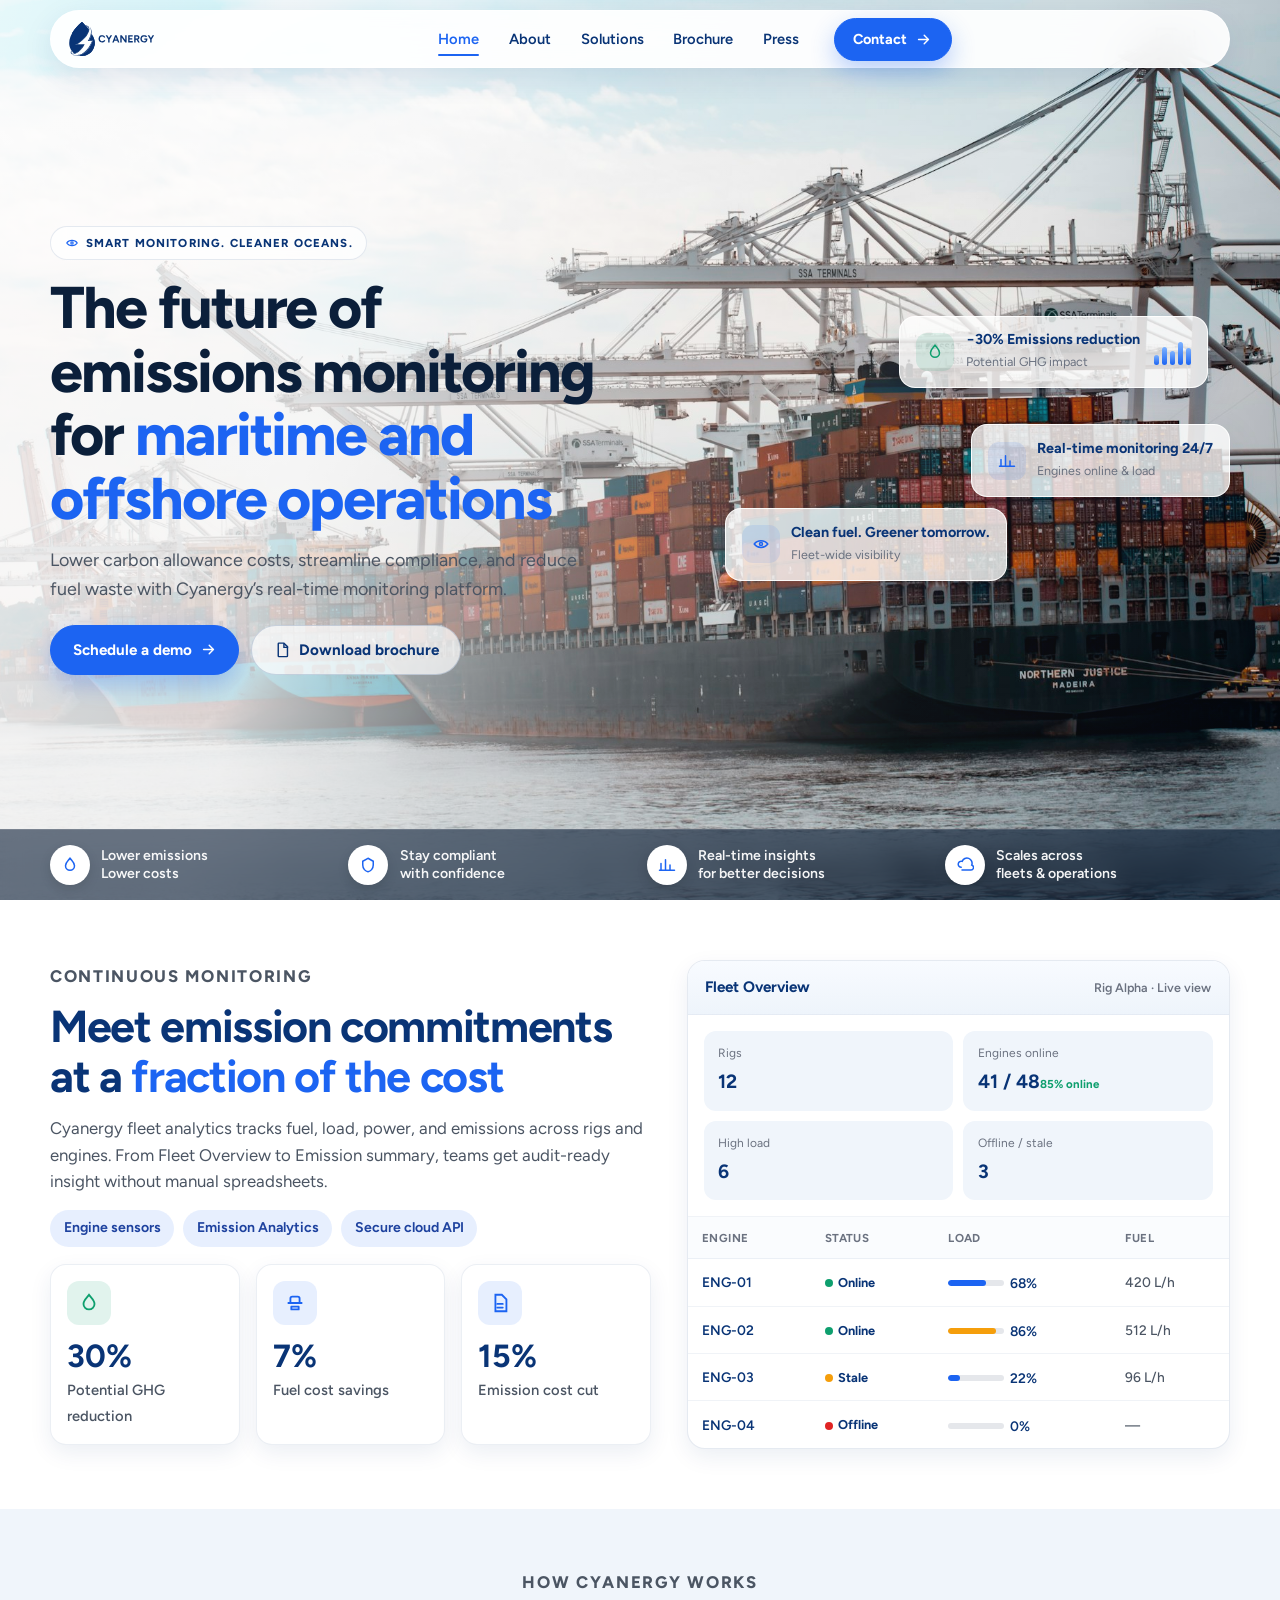
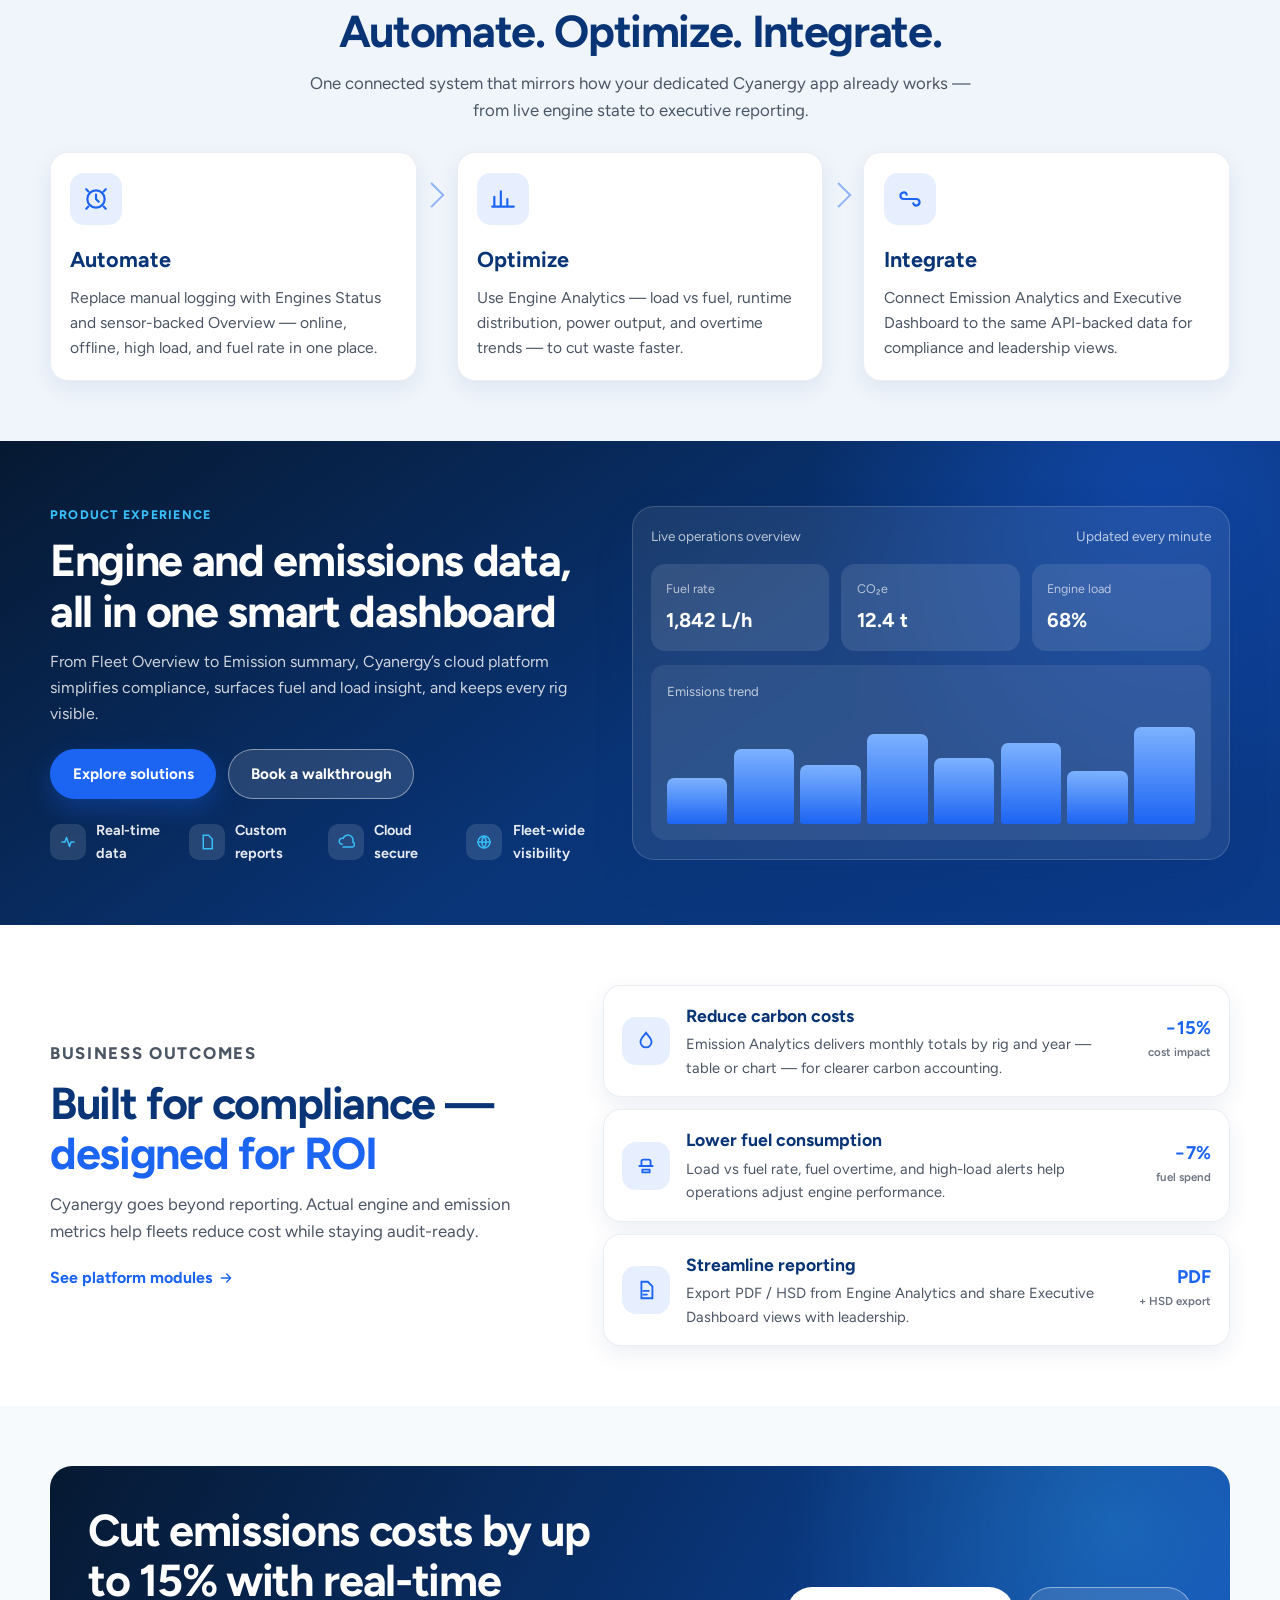
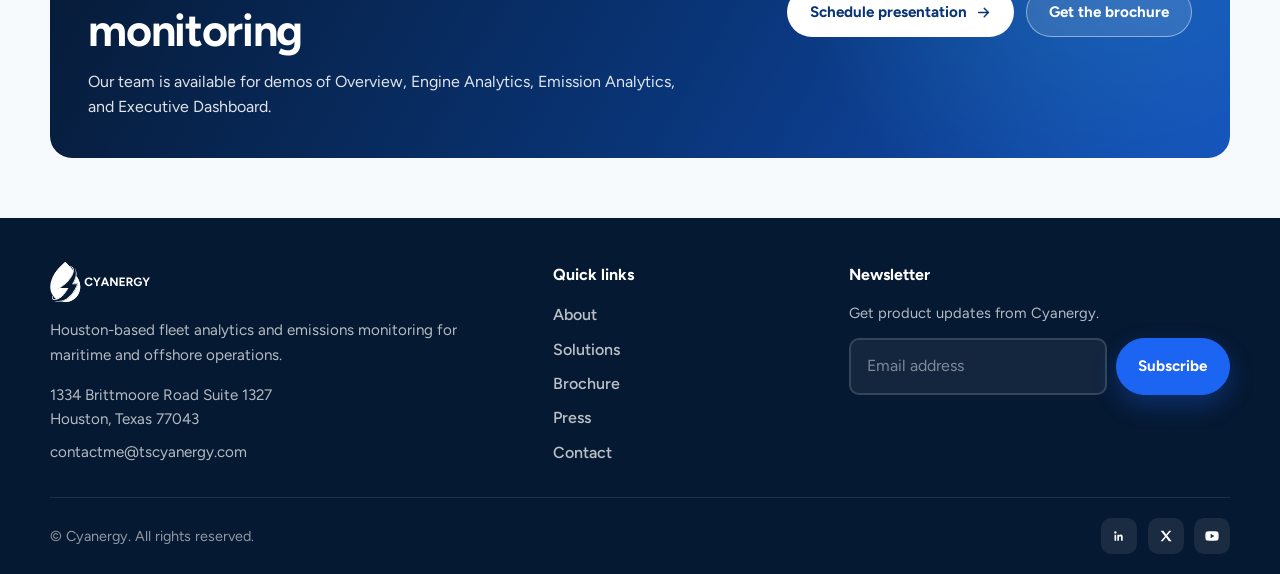
==== index.html @ 9ef47623 "Initial commit" ====
<!DOCTYPE html>
<html lang="en">
<head>
  <meta charset="UTF-8" />
  <meta name="viewport" content="width=device-width, initial-scale=1.0" />
  <title>Cyanergy | Fleet Analytics &amp; Emissions Monitoring</title>
  <meta name="description" content="Cyanergy fleet analytics — monitor rigs, engines, fuel, load, power, and emissions in one smart dashboard." />
  <link rel="stylesheet" href="assets/css/styles.css" />
</head>
<body>
  <a class="skip-link" href="#main">Skip to content</a>

  <header class="site-header">
    <div class="container header-inner">
      <a class="brand" href="index.html" aria-label="Cyanergy home">
        <img class="logo-dark" src="assets/images/logo-navy.svg" alt="Cyanergy" />
      </a>
      <button class="menu-toggle" aria-label="Open menu" aria-expanded="false">
        <span></span><span></span><span></span>
      </button>
      <nav class="nav" aria-label="Primary">
        <a class="nav-link is-active" href="index.html">Home</a>
        <a class="nav-link" href="about.html">About</a>
        <a class="nav-link" href="solutions.html">Solutions</a>
        <a class="nav-link" href="brochure.html">Brochure</a>
        <a class="nav-link" href="press.html">Press</a>
        <a class="nav-link nav-cta" href="contact.html"><span class="btn btn-primary">Contact <svg viewBox="0 0 24 24" fill="none"><path d="M5 12h14M13 6l6 6-6 6" stroke="currentColor" stroke-width="2" stroke-linecap="round" stroke-linejoin="round"/></svg></span></a>
      </nav>
    </div>
  </header>

  <main id="main">
    <section class="hero">
      <div class="hero-media">
        <img src="assets/images/hero-ship.jpg" alt="Cargo ship at port" />
      </div>
      <div class="hero-overlay"></div>

      <div class="hero-shell">
        <div class="hero-copy">
          <p class="eyebrow-hero">
            <svg viewBox="0 0 24 24" fill="none"><path d="M3 12c4-6 14-6 18 0-4 6-14 6-18 0Z" stroke="currentColor" stroke-width="2"/><circle cx="12" cy="12" r="2" stroke="currentColor" stroke-width="2"/></svg>
            Smart monitoring. Cleaner oceans.
          </p>
          <h1>The future of emissions monitoring for <span class="accent">maritime and offshore operations</span></h1>
          <p class="hero-lead">Lower carbon allowance costs, streamline compliance, and reduce fuel waste with Cyanergy’s real-time monitoring platform.</p>
          <div class="btn-group">
            <a class="btn btn-primary" href="contact.html">Schedule a demo <svg viewBox="0 0 24 24" fill="none"><path d="M5 12h14M13 6l6 6-6 6" stroke="currentColor" stroke-width="2" stroke-linecap="round" stroke-linejoin="round"/></svg></a>
            <a class="btn btn-secondary" href="brochure.html"><svg viewBox="0 0 24 24" fill="none"><path d="M7 3h7l5 5v13a1 1 0 0 1-1 1H7a1 1 0 0 1-1-1V4a1 1 0 0 1 1-1Z" stroke="currentColor" stroke-width="2"/><path d="M14 3v6h6" stroke="currentColor" stroke-width="2"/></svg> Download brochure</a>
          </div>
        </div>

        <div class="hero-float" aria-hidden="true">
          <div class="glass glass-card one">
            <div class="glass-icon green">
              <svg viewBox="0 0 24 24" fill="none"><path d="M12 3c-2.5 3.5-6 5.8-6 10a6 6 0 0 0 12 0c0-4.2-3.5-6.5-6-10Z" stroke="currentColor" stroke-width="2"/></svg>
            </div>
            <div>
              <strong>−30% Emissions reduction</strong>
              <span>Potential GHG impact</span>
            </div>
            <div class="mini-bars"><i></i><i></i><i></i><i></i><i></i></div>
          </div>
          <div class="glass glass-card two">
            <div class="glass-icon">
              <svg viewBox="0 0 24 24" fill="none"><path d="M4 19V10M10 19V5M16 19v-7M22 19H2" stroke="currentColor" stroke-width="2" stroke-linecap="round"/></svg>
            </div>
            <div>
              <strong>Real-time monitoring 24/7</strong>
              <span>Engines online &amp; load</span>
            </div>
          </div>
          <div class="glass glass-card three">
            <div class="glass-icon">
              <svg viewBox="0 0 24 24" fill="none"><path d="M3 12c4-6 14-6 18 0-4 6-14 6-18 0Z" stroke="currentColor" stroke-width="2"/><circle cx="12" cy="12" r="2" stroke="currentColor" stroke-width="2"/></svg>
            </div>
            <div>
              <strong>Clean fuel. Greener tomorrow.</strong>
              <span>Fleet-wide visibility</span>
            </div>
          </div>
        </div>
      </div>

      <div class="hero-bar">
        <div class="container hero-bar-inner">
          <div class="hero-bar-item">
            <span class="icon-round"><svg viewBox="0 0 24 24" fill="none"><path d="M12 3c-2.5 3.5-6 5.8-6 10a6 6 0 0 0 12 0c0-4.2-3.5-6.5-6-10Z" stroke="currentColor" stroke-width="2"/></svg></span>
            <span>Lower emissions<br>Lower costs</span>
          </div>
          <div class="hero-bar-item">
            <span class="icon-round"><svg viewBox="0 0 24 24" fill="none"><path d="M12 3l7 4v5c0 5-3.5 8.5-7 9-3.5-.5-7-4-7-9V7l7-4Z" stroke="currentColor" stroke-width="2"/></svg></span>
            <span>Stay compliant<br>with confidence</span>
          </div>
          <div class="hero-bar-item">
            <span class="icon-round"><svg viewBox="0 0 24 24" fill="none"><path d="M4 19V10M10 19V5M16 19v-7M22 19H2" stroke="currentColor" stroke-width="2" stroke-linecap="round"/></svg></span>
            <span>Real-time insights<br>for better decisions</span>
          </div>
          <div class="hero-bar-item">
            <span class="icon-round"><svg viewBox="0 0 24 24" fill="none"><path d="M7 15a4 4 0 1 1 1.2-7.8A5 5 0 0 1 21 12a3.5 3.5 0 0 1-1 6.8H8" stroke="currentColor" stroke-width="2" stroke-linecap="round"/></svg></span>
            <span>Scales across<br>fleets &amp; operations</span>
          </div>
        </div>
      </div>
    </section>

    <section class="section">
      <div class="container split">
        <div class="panel-copy reveal">
          <p class="eyebrow">Continuous monitoring</p>
          <h2>Meet emission commitments at a <span class="accent">fraction of the cost</span></h2>
          <p>Cyanergy fleet analytics tracks fuel, load, power, and emissions across rigs and engines. From Fleet Overview to Emission summary, teams get audit-ready insight without manual spreadsheets.</p>
          <div class="pill-row">
            <span class="pill">Engine sensors</span>
            <span class="pill">Emission Analytics</span>
            <span class="pill">Secure cloud API</span>
          </div>
          <div class="stat-grid">
            <article class="stat-card">
              <div class="icon-round green"><svg viewBox="0 0 24 24" fill="none"><path d="M12 3c-2.5 3.5-6 5.8-6 10a6 6 0 0 0 12 0c0-4.2-3.5-6.5-6-10Z" stroke="currentColor" stroke-width="2"/></svg></div>
              <strong>30%</strong>
              <span>Potential GHG reduction</span>
            </article>
            <article class="stat-card">
              <div class="icon-round"><svg viewBox="0 0 24 24" fill="none"><path d="M4 12h16M7 12V7a2 2 0 0 1 2-2h6a2 2 0 0 1 2 2v5M8 16h8v3H8v-3Z" stroke="currentColor" stroke-width="2" stroke-linejoin="round"/></svg></div>
              <strong>7%</strong>
              <span>Fuel cost savings</span>
            </article>
            <article class="stat-card">
              <div class="icon-round"><svg viewBox="0 0 24 24" fill="none"><path d="M7 3h7l5 5v13H7V3Z" stroke="currentColor" stroke-width="2"/><path d="M9 13h6M9 17h6" stroke="currentColor" stroke-width="2" stroke-linecap="round"/></svg></div>
              <strong>15%</strong>
              <span>Emission cost cut</span>
            </article>
          </div>
        </div>

        <div class="mock-panel reveal" aria-label="Fleet overview panel">
          <div class="mock-panel-head">
            <strong>Fleet Overview</strong>
            <span>Rig Alpha · Live view</span>
          </div>
          <div class="mock-kpis">
            <div class="mock-kpi"><small>Rigs</small><strong>12</strong></div>
            <div class="mock-kpi"><small>Engines online</small><strong>41 / 48</strong><span class="trend">85% online</span></div>
            <div class="mock-kpi"><small>High load</small><strong>6</strong></div>
            <div class="mock-kpi"><small>Offline / stale</small><strong>3</strong></div>
          </div>
          <div class="mock-table-wrap">
            <table class="mock-table">
              <thead>
                <tr>
                  <th>Engine</th>
                  <th>Status</th>
                  <th>Load</th>
                  <th>Fuel</th>
                </tr>
              </thead>
              <tbody>
                <tr>
                  <td>ENG-01</td>
                  <td><span class="status-dot">Online</span></td>
                  <td><span class="load-mini"><span class="bar"><i style="width:68%"></i></span>68%</span></td>
                  <td class="muted">420 L/h</td>
                </tr>
                <tr>
                  <td>ENG-02</td>
                  <td><span class="status-dot">Online</span></td>
                  <td><span class="load-mini"><span class="bar high"><i style="width:86%"></i></span>86%</span></td>
                  <td class="muted">512 L/h</td>
                </tr>
                <tr>
                  <td>ENG-03</td>
                  <td><span class="status-dot warn">Stale</span></td>
                  <td><span class="load-mini"><span class="bar"><i style="width:22%"></i></span>22%</span></td>
                  <td class="muted">96 L/h</td>
                </tr>
                <tr>
                  <td>ENG-04</td>
                  <td><span class="status-dot off">Offline</span></td>
                  <td><span class="load-mini"><span class="bar"><i style="width:0%"></i></span>0%</span></td>
                  <td class="muted">—</td>
                </tr>
              </tbody>
            </table>
          </div>
        </div>
      </div>
    </section>

    <section class="section surface">
      <div class="container">
        <div class="section-head center reveal">
          <p class="eyebrow">How Cyanergy works</p>
          <h2>Automate. Optimize. Integrate.</h2>
          <p>One connected system that mirrors how your dedicated Cyanergy app already works — from live engine state to executive reporting.</p>
        </div>
        <div class="process-grid reveal">
          <article class="process-card">
            <div class="icon-round"><svg viewBox="0 0 24 24" fill="none"><path d="M12 8v4l2.5 2.5" stroke="currentColor" stroke-width="2" stroke-linecap="round"/><circle cx="12" cy="12" r="8" stroke="currentColor" stroke-width="2"/><path d="M19 5l2-2M5 5 3 3M19 19l2 2M5 19l-2 2" stroke="currentColor" stroke-width="2" stroke-linecap="round"/></svg></div>
            <h3>Automate</h3>
            <p>Replace manual logging with Engines Status and sensor-backed Overview — online, offline, high load, and fuel rate in one place.</p>
          </article>
          <article class="process-card">
            <div class="icon-round"><svg viewBox="0 0 24 24" fill="none"><path d="M4 19V10M10 19V5M16 19v-7M22 19H2" stroke="currentColor" stroke-width="2" stroke-linecap="round"/></svg></div>
            <h3>Optimize</h3>
            <p>Use Engine Analytics — load vs fuel, runtime distribution, power output, and overtime trends — to cut waste faster.</p>
          </article>
          <article class="process-card">
            <div class="icon-round"><svg viewBox="0 0 24 24" fill="none"><path d="M9 8a3 3 0 1 0-2.8 4H8M15 16a3 3 0 1 0 2.8-4H16M8 12h8" stroke="currentColor" stroke-width="2" stroke-linecap="round"/></svg></div>
            <h3>Integrate</h3>
            <p>Connect Emission Analytics and Executive Dashboard to the same API-backed data for compliance and leadership views.</p>
          </article>
        </div>
      </div>
    </section>

    <section class="section surface-dark">
      <div class="container">
        <div class="product-panel reveal">
          <div>
            <p class="eyebrow" style="color:var(--cyan)">Product experience</p>
            <h2>Engine and emissions data, all in one smart dashboard</h2>
            <p>From Fleet Overview to Emission summary, Cyanergy’s cloud platform simplifies compliance, surfaces fuel and load insight, and keeps every rig visible.</p>
            <div class="btn-group" style="margin-top:1.4rem;">
              <a class="btn btn-primary" href="solutions.html">Explore solutions</a>
              <a class="btn btn-ghost-dark" href="contact.html">Book a walkthrough</a>
            </div>
            <div class="feature-inline">
              <div class="feature-inline-item">
                <span class="icon-round"><svg viewBox="0 0 24 24" fill="none"><path d="M4 12h4l2-6 4 12 2-6h4" stroke="currentColor" stroke-width="2" stroke-linecap="round" stroke-linejoin="round"/></svg></span>
                <span>Real-time data</span>
              </div>
              <div class="feature-inline-item">
                <span class="icon-round"><svg viewBox="0 0 24 24" fill="none"><path d="M7 3h7l5 5v13H7V3Z" stroke="currentColor" stroke-width="2"/></svg></span>
                <span>Custom reports</span>
              </div>
              <div class="feature-inline-item">
                <span class="icon-round"><svg viewBox="0 0 24 24" fill="none"><path d="M7 15a4 4 0 1 1 1.2-7.8A5 5 0 0 1 21 12a3.5 3.5 0 0 1-1 6.8H8" stroke="currentColor" stroke-width="2" stroke-linecap="round"/></svg></span>
                <span>Cloud secure</span>
              </div>
              <div class="feature-inline-item">
                <span class="icon-round"><svg viewBox="0 0 24 24" fill="none"><circle cx="12" cy="12" r="8" stroke="currentColor" stroke-width="2"/><path d="M3 12h18M12 4a14 14 0 0 1 0 16M12 4a14 14 0 0 0 0 16" stroke="currentColor" stroke-width="2"/></svg></span>
                <span>Fleet-wide visibility</span>
              </div>
            </div>
          </div>
          <div class="dash-mock">
            <div class="dash-topbar">
              <span>Live operations overview</span>
              <span>Updated every minute</span>
            </div>
            <div class="dash-grid">
              <div class="dash-card"><small>Fuel rate</small><strong>1,842 L/h</strong></div>
              <div class="dash-card"><small>CO₂e</small><strong>12.4 t</strong></div>
              <div class="dash-card"><small>Engine load</small><strong>68%</strong></div>
            </div>
            <div class="dash-chart">
              <div class="dash-chart-label">Emissions trend</div>
              <div class="dash-bars" aria-hidden="true">
                <span></span><span></span><span></span><span></span><span></span><span></span><span></span><span></span>
              </div>
            </div>
          </div>
        </div>
      </div>
    </section>

    <section class="section">
      <div class="container">
        <div class="outcomes">
          <div class="panel-copy reveal">
            <p class="eyebrow">Business outcomes</p>
            <h2>Built for compliance — <span class="accent">designed for ROI</span></h2>
            <p>Cyanergy goes beyond reporting. Actual engine and emission metrics help fleets reduce cost while staying audit-ready.</p>
            <a class="text-link" href="solutions.html">See platform modules <svg width="16" height="16" viewBox="0 0 24 24" fill="none"><path d="M5 12h14M13 6l6 6-6 6" stroke="currentColor" stroke-width="2" stroke-linecap="round" stroke-linejoin="round"/></svg></a>
          </div>
          <div class="outcome-list reveal">
            <article class="outcome-card">
              <div class="icon-round"><svg viewBox="0 0 24 24" fill="none"><path d="M12 3c-2.5 3.5-6 5.8-6 10a6 6 0 0 0 12 0c0-4.2-3.5-6.5-6-10Z" stroke="currentColor" stroke-width="2"/></svg></div>
              <div>
                <h3>Reduce carbon costs</h3>
                <p>Emission Analytics delivers monthly totals by rig and year — table or chart — for clearer carbon accounting.</p>
              </div>
              <div class="outcome-metric"><strong>−15%</strong><span>cost impact</span></div>
            </article>
            <article class="outcome-card">
              <div class="icon-round"><svg viewBox="0 0 24 24" fill="none"><path d="M4 12h16M7 12V7a2 2 0 0 1 2-2h6a2 2 0 0 1 2 2v5M8 16h8v3H8v-3Z" stroke="currentColor" stroke-width="2" stroke-linejoin="round"/></svg></div>
              <div>
                <h3>Lower fuel consumption</h3>
                <p>Load vs fuel rate, fuel overtime, and high-load alerts help operations adjust engine performance.</p>
              </div>
              <div class="outcome-metric"><strong>−7%</strong><span>fuel spend</span></div>
            </article>
            <article class="outcome-card">
              <div class="icon-round"><svg viewBox="0 0 24 24" fill="none"><path d="M7 3h7l5 5v13H7V3Z" stroke="currentColor" stroke-width="2"/><path d="M9 13h6M9 17h4" stroke="currentColor" stroke-width="2" stroke-linecap="round"/></svg></div>
              <div>
                <h3>Streamline reporting</h3>
                <p>Export PDF / HSD from Engine Analytics and share Executive Dashboard views with leadership.</p>
              </div>
              <div class="outcome-metric"><strong>PDF</strong><span>+ HSD export</span></div>
            </article>
          </div>
        </div>
      </div>
    </section>

    <section class="section surface-2">
      <div class="container">
        <div class="cta-band reveal">
          <div>
            <h2>Cut emissions costs by up to 15% with real-time monitoring</h2>
            <p>Our team is available for demos of Overview, Engine Analytics, Emission Analytics, and Executive Dashboard.</p>
          </div>
          <div class="btn-group">
            <a class="btn btn-light" href="contact.html">Schedule presentation <svg viewBox="0 0 24 24" fill="none"><path d="M5 12h14M13 6l6 6-6 6" stroke="currentColor" stroke-width="2" stroke-linecap="round" stroke-linejoin="round"/></svg></a>
            <a class="btn btn-ghost-dark" href="brochure.html">Get the brochure</a>
          </div>
        </div>
      </div>
    </section>
  </main>

  <footer class="site-footer">
    <div class="container">
      <div class="footer-grid">
        <div class="footer-brand">
          <img src="assets/images/logo-white.svg" alt="Cyanergy" />
          <p>Houston-based fleet analytics and emissions monitoring for maritime and offshore operations.</p>
          <p style="margin-top:1rem;">1334 Brittmoore Road Suite 1327<br />Houston, Texas 77043</p>
          <p style="margin-top:.5rem;"><a href="mailto:contactme@tscyanergy.com">contactme@tscyanergy.com</a></p>
        </div>
        <div>
          <h4>Quick links</h4>
          <div class="footer-links">
            <a href="about.html">About</a>
            <a href="solutions.html">Solutions</a>
            <a href="brochure.html">Brochure</a>
            <a href="press.html">Press</a>
            <a href="contact.html">Contact</a>
          </div>
        </div>
        <div>
          <h4>Newsletter</h4>
          <form class="newsletter" data-demo-form>
            <p>Get product updates from Cyanergy.</p>
            <div class="newsletter-row">
              <input type="email" name="email" placeholder="Email address" required />
              <button class="btn btn-primary" type="submit">Subscribe</button>
            </div>
            <p class="form-note" data-form-status></p>
          </form>
        </div>
      </div>
      <div class="footer-bottom">
        <span>© Cyanergy. All rights reserved.</span>
        <div class="socials" aria-label="Social">
          <a href="#" aria-label="LinkedIn"><svg viewBox="0 0 24 24" fill="currentColor"><path d="M6.5 8.5A1.75 1.75 0 1 1 6.5 5a1.75 1.75 0 0 1 0 3.5ZM5.25 10h2.5v9h-2.5v-9Zm4.5 0h2.4v1.23h.03c.33-.63 1.15-1.3 2.37-1.3 2.54 0 3.01 1.67 3.01 3.84V19h-2.5v-4.3c0-1.03-.02-2.35-1.43-2.35-1.43 0-1.65 1.12-1.65 2.28V19h-2.5v-9Z"/></svg></a>
          <a href="#" aria-label="X"><svg viewBox="0 0 24 24" fill="currentColor"><path d="M4 4h4.1l4.1 5.8L16.8 4H20l-6.2 7.3L20.5 20H16.4l-4.5-6.3L7.2 20H4l6.5-7.6L4 4Z"/></svg></a>
          <a href="#" aria-label="YouTube"><svg viewBox="0 0 24 24" fill="currentColor"><path d="M21.6 7.2a2.7 2.7 0 0 0-1.9-1.9C18 5 12 5 12 5s-6 0-7.7.3A2.7 2.7 0 0 0 2.4 7.2 28 28 0 0 0 2 12a28 28 0 0 0 .4 4.8 2.7 2.7 0 0 0 1.9 1.9C6 19 12 19 12 19s6 0 7.7-.3a2.7 2.7 0 0 0 1.9-1.9A28 28 0 0 0 22 12a28 28 0 0 0-.4-4.8ZM10 15.2V8.8L15.5 12 10 15.2Z"/></svg></a>
        </div>
      </div>
    </div>
  </footer>

  <script src="assets/js/main.js"></script>
</body>
</html>
---- assets/css/styles.css ----
@import url('https://fonts.googleapis.com/css2?family=Figtree:ital,wght@0,300..900;1,300..900&display=swap');

:root {
  --blue: #1C64F2;
  --blue-bright: #2B7FFF;
  --cyan: #38BDF8;
  --dark-blue: #1E429F;
  --navy: #093476;
  --ink: #0B1F3A;
  --deep: #061932;
  --muted: #4B5563;
  --soft: #6B7280;
  --line: #E5E7EB;
  --surface: #F0F5FB;
  --surface-2: #F7FAFC;
  --white: #FFFFFF;
  --green: #0E9F6E;
  --shadow: 0 16px 40px rgba(9, 52, 118, 0.12);
  --shadow-soft: 0 8px 22px rgba(9, 52, 118, 0.08);
  --radius: 16px;
  --radius-sm: 10px;
  --container: 1180px;
  --header-h: 72px;
  --ease: cubic-bezier(0.22, 1, 0.36, 1);
}

*,
*::before,
*::after {
  box-sizing: border-box;
  margin: 0;
  padding: 0;
}

html { scroll-behavior: smooth; }

body {
  font-family: 'Figtree', sans-serif;
  color: var(--ink);
  background: var(--white);
  line-height: 1.6;
  -webkit-font-smoothing: antialiased;
  overflow-x: hidden;
}

img { max-width: 100%; display: block; }
a { color: inherit; text-decoration: none; }
ul { list-style: none; }
button, input, textarea, select { font: inherit; }

.container {
  width: min(100% - 2.5rem, var(--container));
  margin-inline: auto;
}

.skip-link {
  position: absolute;
  left: -999px;
  top: 0;
  background: var(--blue);
  color: white;
  padding: 0.75rem 1rem;
  z-index: 1000;
}
.skip-link:focus { left: 1rem; top: 1rem; }

/* Header — glass bar (matches mockup) */
.site-header {
  position: fixed;
  inset: 0 0 auto 0;
  height: var(--header-h);
  z-index: 100;
  padding-top: 0.65rem;
  pointer-events: none;
}

.site-header::before {
  content: '';
  position: fixed;
  inset: 0;
  background: rgba(6, 25, 50, 0.45);
  opacity: 0;
  visibility: hidden;
  transition: opacity 0.25s var(--ease), visibility 0.25s var(--ease);
  pointer-events: none;
  z-index: -1;
}

.site-header.is-menu-open {
  height: auto;
  min-height: 100dvh;
  pointer-events: auto;
}

.site-header.is-menu-open::before {
  opacity: 1;
  visibility: visible;
  pointer-events: auto;
}

.site-header .header-inner {
  pointer-events: auto;
  position: relative;
  z-index: 1;
  height: 58px;
  display: flex;
  align-items: center;
  justify-content: space-between;
  gap: 1rem;
  padding: 0 1rem 0 1.15rem;
  background: rgba(255, 255, 255, 0.92);
  border: 1px solid rgba(255, 255, 255, 0.7);
  border-radius: 999px;
  backdrop-filter: blur(18px);
  box-shadow: 0 10px 30px rgba(9, 52, 118, 0.1);
}

.logo-light { display: none !important; }
.logo-dark { display: block !important; }

.brand {
  flex-shrink: 0;
  display: inline-flex;
  align-items: center;
}

.brand img { height: 34px; width: auto; }

.nav {
  display: flex;
  align-items: center;
  gap: 0.15rem;
  flex: 1;
  justify-content: center;
}

.nav-link {
  position: relative;
  color: var(--navy);
  font-weight: 600;
  font-size: 0.92rem;
  padding: 0.45rem 0.85rem;
  border-radius: 0;
  transition: color 0.2s var(--ease);
}

.nav-link:hover { color: var(--blue); }

.nav-link.is-active {
  color: var(--blue);
  background: transparent;
}

.nav-link.is-active::after {
  content: '';
  position: absolute;
  left: 0.85rem;
  right: 0.85rem;
  bottom: 0.15rem;
  height: 2px;
  border-radius: 2px;
  background: var(--blue);
}

.nav-cta { margin-left: 0.35rem; }

.nav-cta .btn {
  min-height: 40px;
  padding: 0.55rem 1.15rem;
  font-size: 0.9rem;
  border-radius: 999px;
}

.menu-toggle {
  display: none;
  border: 0;
  background: rgba(28, 100, 242, 0.06);
  color: var(--navy);
  width: 42px;
  height: 42px;
  cursor: pointer;
  border-radius: 12px;
  flex-shrink: 0;
  place-items: center;
  align-content: center;
  gap: 5px;
  padding: 0;
}

.menu-toggle span {
  display: block;
  width: 18px;
  height: 2px;
  margin: 0 auto;
  background: currentColor;
  border-radius: 2px;
  transition: transform 0.2s var(--ease), opacity 0.2s var(--ease);
}

.menu-toggle[aria-expanded="true"] span:nth-child(1) {
  transform: translateY(7px) rotate(45deg);
}

.menu-toggle[aria-expanded="true"] span:nth-child(2) {
  opacity: 0;
}

.menu-toggle[aria-expanded="true"] span:nth-child(3) {
  transform: translateY(-7px) rotate(-45deg);
}

body.menu-open {
  overflow: hidden;
}

/* Buttons — Cyanergy blue, pill style */
.btn {
  display: inline-flex;
  align-items: center;
  justify-content: center;
  gap: 0.5rem;
  min-height: 48px;
  padding: 0.75rem 1.35rem;
  border-radius: 999px;
  font-weight: 700;
  font-size: 0.95rem;
  border: 1.5px solid transparent;
  cursor: pointer;
  transition: 0.2s var(--ease);
  color: white;
}

.btn:hover { transform: translateY(-1px); }

.btn-primary {
  background: var(--blue);
  color: white !important;
  border-color: var(--blue);
  box-shadow: 0 10px 24px rgba(28, 100, 242, 0.3);
}

.btn-primary:hover {
  background: var(--dark-blue);
  border-color: var(--dark-blue);
  color: white !important;
}

.btn-secondary {
  background: rgba(255, 255, 255, 0.72);
  color: var(--navy) !important;
  border-color: rgba(9, 52, 118, 0.18);
  backdrop-filter: blur(8px);
}

.btn-secondary:hover {
  background: white;
  border-color: var(--blue);
  color: var(--blue) !important;
}

.btn-outline {
  background: white;
  color: var(--navy) !important;
  border-color: rgba(9, 52, 118, 0.18);
}

.btn-outline:hover {
  border-color: var(--blue);
  color: var(--blue) !important;
}

.btn-light {
  background: white;
  color: var(--navy) !important;
}

.btn-ghost-dark {
  background: rgba(255, 255, 255, 0.12);
  color: white !important;
  border-color: rgba(255, 255, 255, 0.45);
}

.btn-ghost-dark:hover {
  background: rgba(255, 255, 255, 0.2);
  color: white !important;
}

.btn-group {
  display: flex;
  flex-wrap: wrap;
  gap: 0.75rem;
}

.btn svg { width: 17px; height: 17px; flex-shrink: 0; }

/* Hero — light glass left + photo right (matches mockup) */
.hero {
  position: relative;
  min-height: 100vh;
  min-height: 100dvh;
  display: flex;
  flex-direction: column;
  justify-content: flex-end;
  color: var(--ink);
  isolation: isolate;
  overflow: hidden;
}

.hero-media,
.hero-overlay {
  position: absolute;
  inset: 0;
}

.hero-media {
  z-index: -2;
  background:
    #9eb6d4 url('../images/hero-ship.jpg') center right / cover no-repeat;
}

.hero-media img {
  width: 100%;
  height: 100%;
  object-fit: cover;
  object-position: center right;
  transform: scale(1.03);
  animation: heroZoom 18s var(--ease) infinite alternate;
}

.hero-overlay {
  z-index: -1;
  background:
    linear-gradient(105deg,
      rgba(255, 255, 255, 0.9) 0%,
      rgba(255, 255, 255, 0.78) 28%,
      rgba(255, 255, 255, 0.28) 52%,
      rgba(255, 255, 255, 0.05) 72%,
      rgba(6, 25, 50, 0.22) 100%);
}

.hero-shell {
  width: min(100% - 2.5rem, var(--container));
  margin: 0 auto;
  padding: calc(var(--header-h) + 2.25rem) 0 1.25rem;
  display: grid;
  grid-template-columns: 1.05fr 0.95fr;
  gap: 1.5rem;
  align-items: center;
  flex: 1;
}

.hero-copy { padding-bottom: 1rem; max-width: 34rem; }

.eyebrow-hero {
  display: inline-flex;
  align-items: center;
  gap: 0.45rem;
  font-size: 0.72rem;
  font-weight: 750;
  letter-spacing: 0.1em;
  text-transform: uppercase;
  color: var(--navy);
  margin-bottom: 1rem;
  padding: 0.45rem 0.85rem;
  border-radius: 999px;
  background: rgba(255, 255, 255, 0.72);
  border: 1px solid rgba(9, 52, 118, 0.1);
  backdrop-filter: blur(10px);
  opacity: 0;
  animation: fadeUp 0.8s var(--ease) 0.1s forwards;
}

.eyebrow-hero svg {
  width: 14px;
  height: 14px;
  color: var(--blue);
}

.hero h1 {
  font-size: clamp(2.2rem, 4.6vw, 3.75rem);
  line-height: 1.08;
  letter-spacing: -0.035em;
  font-weight: 750;
  color: var(--ink);
  max-width: 15ch;
  margin-bottom: 0.95rem;
  opacity: 0;
  animation: fadeUp 0.85s var(--ease) 0.2s forwards;
}

.hero h1 .accent { color: var(--blue); }

.hero-lead {
  max-width: 34rem;
  font-size: clamp(1rem, 1.5vw, 1.12rem);
  color: var(--muted);
  margin-bottom: 1.35rem;
  opacity: 0;
  animation: fadeUp 0.85s var(--ease) 0.32s forwards;
}

.hero .btn-group {
  opacity: 0;
  animation: fadeUp 0.85s var(--ease) 0.44s forwards;
}

.hero-float {
  position: relative;
  min-height: 340px;
  opacity: 0;
  animation: fadeUp 0.9s var(--ease) 0.5s forwards;
}

.glass {
  background: rgba(255, 255, 255, 0.78);
  border: 1px solid rgba(255, 255, 255, 0.9);
  backdrop-filter: blur(14px);
  border-radius: 16px;
  box-shadow: 0 14px 36px rgba(9, 52, 118, 0.14);
  color: var(--ink);
}

.glass-card {
  position: absolute;
  padding: 0.85rem 1rem;
  display: flex;
  align-items: center;
  gap: 0.7rem;
  min-width: 200px;
}

.glass-card.one { top: 8%; right: 4%; }
.glass-card.two { top: 40%; right: 0; }
.glass-card.three { bottom: 14%; left: 8%; }

.glass-icon {
  width: 38px;
  height: 38px;
  border-radius: 11px;
  display: grid;
  place-items: center;
  background: rgba(28, 100, 242, 0.1);
  color: var(--blue);
  flex-shrink: 0;
}

.glass-icon.green {
  background: rgba(14, 159, 110, 0.12);
  color: var(--green);
}

.glass-icon svg { width: 18px; height: 18px; }

.glass-card strong {
  display: block;
  font-size: 0.9rem;
  line-height: 1.25;
  color: var(--navy);
}

.glass-card span {
  font-size: 0.78rem;
  color: var(--soft);
}

.mini-bars {
  display: flex;
  align-items: end;
  gap: 3px;
  height: 26px;
  margin-left: 0.2rem;
}

.mini-bars i {
  width: 5px;
  border-radius: 3px;
  background: linear-gradient(180deg, #7db2ff, #1c64f2);
  display: block;
}

.mini-bars i:nth-child(1) { height: 40%; }
.mini-bars i:nth-child(2) { height: 70%; }
.mini-bars i:nth-child(3) { height: 55%; }
.mini-bars i:nth-child(4) { height: 90%; }
.mini-bars i:nth-child(5) { height: 65%; }

.hero-bar {
  background: rgba(6, 25, 50, 0.58);
  border-top: 1px solid rgba(255, 255, 255, 0.12);
  backdrop-filter: blur(14px);
}

.hero-bar-inner {
  display: grid;
  grid-template-columns: repeat(4, 1fr);
  gap: 0.85rem;
  padding: 0.95rem 0;
}

.hero-bar-item {
  display: flex;
  align-items: center;
  gap: 0.7rem;
  color: rgba(255, 255, 255, 0.95);
  font-size: 0.88rem;
  font-weight: 600;
  line-height: 1.25;
}

.hero-bar-item .icon-round {
  width: 40px;
  height: 40px;
  border-radius: 50%;
  background: white;
  color: var(--blue);
  display: grid;
  place-items: center;
  flex-shrink: 0;
  box-shadow: 0 4px 12px rgba(0, 0, 0, 0.12);
}

.hero-bar-item .icon-round svg { width: 18px; height: 18px; }

/* Inner page heroes — HTML-composed, no photos */
.page-hero {
  position: relative;
  padding: calc(var(--header-h) + 2.5rem) 0 2.5rem;
  color: white;
  overflow: hidden;
  isolation: isolate;
  min-height: clamp(280px, 42vw, 420px);
  display: flex;
  align-items: center;
  background:
    radial-gradient(circle at 88% 18%, rgba(56, 189, 248, 0.28), transparent 28%),
    radial-gradient(circle at 12% 88%, rgba(14, 159, 110, 0.16), transparent 32%),
    linear-gradient(135deg, #061932 0%, #093476 48%, #1c64f2 130%);
}

.page-hero::before {
  content: '';
  position: absolute;
  inset: 0;
  z-index: 0;
  opacity: 0.35;
  background-image:
    linear-gradient(rgba(255, 255, 255, 0.05) 1px, transparent 1px),
    linear-gradient(90deg, rgba(255, 255, 255, 0.05) 1px, transparent 1px);
  background-size: 48px 48px;
  mask-image: linear-gradient(120deg, transparent 10%, black 45%, transparent 90%);
}

.page-hero::after {
  content: '';
  position: absolute;
  width: 420px;
  height: 420px;
  right: -120px;
  bottom: -160px;
  border-radius: 50%;
  background: radial-gradient(circle, rgba(255, 255, 255, 0.14), transparent 68%);
  z-index: 0;
  pointer-events: none;
}

.page-hero-inner {
  position: relative;
  z-index: 1;
  width: min(100% - 2.5rem, var(--container));
  margin-inline: auto;
  display: grid;
  grid-template-columns: 1.15fr 0.85fr;
  gap: clamp(1.25rem, 3vw, 2.5rem);
  align-items: center;
}

.page-hero-copy h1 {
  font-size: clamp(2rem, 4.2vw, 3.2rem);
  line-height: 1.08;
  letter-spacing: -0.03em;
  margin-bottom: 0.75rem;
  max-width: 14ch;
}

.page-hero-copy > p {
  max-width: 36rem;
  color: rgba(255, 255, 255, 0.88);
  font-size: 1.05rem;
}

.page-hero-aside {
  display: grid;
  gap: 0.75rem;
}

.page-hero-card {
  background: rgba(255, 255, 255, 0.1);
  border: 1px solid rgba(255, 255, 255, 0.18);
  backdrop-filter: blur(12px);
  border-radius: 16px;
  padding: 1rem 1.1rem;
  box-shadow: 0 12px 28px rgba(0, 0, 0, 0.12);
}

.page-hero-card strong {
  display: block;
  font-size: 1.35rem;
  line-height: 1.15;
  margin-bottom: 0.2rem;
}

.page-hero-card span {
  display: block;
  font-size: 0.86rem;
  color: rgba(255, 255, 255, 0.78);
}

.page-hero-card.row {
  display: grid;
  grid-template-columns: repeat(2, 1fr);
  gap: 0.85rem;
}

.page-hero-card.row > div strong {
  font-size: 1.2rem;
}

.eyebrow {
  display: inline-flex;
  align-items: center;
  gap: 0.45rem;
  font-size: 0.78rem;
  font-weight: 750;
  letter-spacing: 0.1em;
  text-transform: uppercase;
  color: var(--blue);
  margin-bottom: 0.65rem;
}

.page-hero .eyebrow {
  color: rgba(255, 255, 255, 0.9);
  background: rgba(255, 255, 255, 0.12);
  border: 1px solid rgba(255, 255, 255, 0.18);
  padding: 0.4rem 0.8rem;
  border-radius: 999px;
}

/* Sections — tighter spacing */
.section { padding: clamp(2.5rem, 5vw, 3.75rem) 0; }
.surface { background: var(--surface); }
.surface-2 { background: var(--surface-2); }
.surface-dark {
  background:
    radial-gradient(circle at 90% 10%, rgba(28, 100, 242, 0.35), transparent 28%),
    linear-gradient(145deg, #061932, #093476 55%, #0b3a8a);
  color: white;
}

.section-head {
  max-width: 42rem;
  margin-bottom: 1.75rem;
}

.section-head.center {
  text-align: center;
  margin-inline: auto;
}

.section-head h2,
.panel-copy h2,
.cta-band h2,
.surface-dark h2 {
  font-size: clamp(1.9rem, 3.5vw, 2.85rem);
  line-height: 1.12;
  letter-spacing: -0.03em;
  color: var(--navy);
  margin-bottom: 0.85rem;
}

.surface-dark h2 { color: white; }

.section-head h2 .accent,
.panel-copy h2 .accent { color: var(--blue); }

.section-head p,
.panel-copy p { color: var(--muted); font-size: 1.05rem; }
.surface-dark .section-head p,
.surface-dark p { color: rgba(255, 255, 255, 0.8); }

.split {
  display: grid;
  grid-template-columns: 1.05fr 0.95fr;
  gap: clamp(1.25rem, 3vw, 2.25rem);
  align-items: center;
}

.media-frame {
  position: relative;
  border-radius: 22px;
  overflow: hidden;
  box-shadow: var(--shadow);
  aspect-ratio: 5 / 4;
  background: #d7e3f3;
}

.media-frame img {
  width: 100%;
  height: 100%;
  object-fit: cover;
}

.media-caption {
  position: absolute;
  left: 1rem;
  bottom: 1rem;
  background: white;
  color: var(--navy);
  padding: 0.7rem 0.95rem;
  border-radius: 12px;
  font-size: 0.88rem;
  font-weight: 650;
  box-shadow: var(--shadow-soft);
  max-width: 220px;
}

.play-overlay {
  position: absolute;
  inset: 0;
  display: grid;
  place-items: center;
  background: rgba(6, 25, 50, 0.25);
}

.play-btn {
  width: 72px;
  height: 72px;
  border-radius: 50%;
  background: white;
  color: var(--blue);
  display: grid;
  place-items: center;
  box-shadow: var(--shadow);
  transition: 0.2s var(--ease);
}

.play-btn:hover { transform: scale(1.05); }
.play-btn svg { width: 28px; height: 28px; margin-left: 3px; }

.watch-chip {
  position: absolute;
  left: 1rem;
  bottom: 1rem;
  background: rgba(255, 255, 255, 0.95);
  color: var(--navy);
  padding: 0.65rem 0.9rem;
  border-radius: 999px;
  font-size: 0.85rem;
  font-weight: 650;
}

.pill-row {
  display: flex;
  flex-wrap: wrap;
  gap: 0.55rem;
  margin: 0.9rem 0 1.1rem;
}

.pill {
  display: inline-flex;
  align-items: center;
  padding: 0.45rem 0.85rem;
  border-radius: 999px;
  background: rgba(28, 100, 242, 0.1);
  color: var(--dark-blue);
  font-size: 0.88rem;
  font-weight: 650;
}

/* Stats */
.stat-grid {
  display: grid;
  grid-template-columns: repeat(3, 1fr);
  gap: 1rem;
}

.stat-card {
  background: white;
  border: 1px solid rgba(9, 52, 118, 0.08);
  border-radius: 16px;
  padding: 1rem 1rem;
  box-shadow: var(--shadow-soft);
  transition: 0.25s var(--ease);
}

.stat-card:hover {
  transform: translateY(-4px);
  box-shadow: var(--shadow);
}

.stat-card .icon-round {
  width: 44px;
  height: 44px;
  border-radius: 12px;
  display: grid;
  place-items: center;
  margin-bottom: 0.9rem;
  background: rgba(28, 100, 242, 0.1);
  color: var(--blue);
}

.stat-card .icon-round.green {
  background: rgba(14, 159, 110, 0.12);
  color: var(--green);
}

.stat-card .icon-round svg { width: 22px; height: 22px; }

.stat-card strong {
  display: block;
  font-size: 2rem;
  color: var(--navy);
  line-height: 1;
  margin-bottom: 0.35rem;
}

.stat-card span {
  color: var(--muted);
  font-size: 0.92rem;
  font-weight: 550;
}

/* Process */
.process-grid {
  display: grid;
  grid-template-columns: repeat(3, 1fr);
  gap: 1.25rem;
  position: relative;
}

.process-card {
  background: white;
  border: 1px solid rgba(9, 52, 118, 0.08);
  border-radius: 18px;
  padding: 1.25rem 1.2rem;
  box-shadow: var(--shadow-soft);
  position: relative;
  transition: 0.25s var(--ease);
}

.process-card:hover {
  transform: translateY(-4px);
  box-shadow: var(--shadow);
}

.process-card .icon-round {
  width: 52px;
  height: 52px;
  border-radius: 14px;
  display: grid;
  place-items: center;
  background: rgba(28, 100, 242, 0.1);
  color: var(--blue);
  margin-bottom: 1.1rem;
}

.process-card .icon-round svg { width: 26px; height: 26px; }

.process-card h3 {
  color: var(--navy);
  font-size: 1.35rem;
  margin-bottom: 0.5rem;
}

.process-card p {
  color: var(--muted);
  font-size: 0.98rem;
}

.process-arrow {
  display: none;
}

@media (min-width: 981px) {
  .process-grid {
    gap: 2.5rem;
  }
  .process-card::after {
    content: '';
    position: absolute;
    top: 2.1rem;
    right: -1.55rem;
    width: 1.1rem;
    height: 1.1rem;
    border-top: 2px solid rgba(28, 100, 242, 0.45);
    border-right: 2px solid rgba(28, 100, 242, 0.45);
    transform: rotate(45deg);
  }
  .process-card:last-child::after { display: none; }
}

.surface-dark .process-card {
  background: rgba(255, 255, 255, 0.08);
  border-color: rgba(255, 255, 255, 0.14);
  backdrop-filter: blur(8px);
}

.surface-dark .process-card h3 { color: white; }
.surface-dark .process-card p { color: rgba(255, 255, 255, 0.78); }
.surface-dark .process-card .icon-round {
  background: rgba(56, 189, 248, 0.16);
  color: var(--cyan);
}

/* Product panel */
.product-panel {
  display: grid;
  grid-template-columns: 0.95fr 1.05fr;
  gap: 2.5rem;
  align-items: center;
}

.dash-mock {
  background: rgba(255, 255, 255, 0.08);
  border: 1px solid rgba(255, 255, 255, 0.16);
  border-radius: 22px;
  padding: 1.15rem;
  backdrop-filter: blur(10px);
  box-shadow: var(--shadow);
}

.dash-mock.light {
  background: white;
  border-color: rgba(9, 52, 118, 0.08);
  color: var(--ink);
}

.dash-topbar {
  display: flex;
  justify-content: space-between;
  align-items: center;
  margin-bottom: 1rem;
  font-size: 0.85rem;
  color: rgba(255, 255, 255, 0.7);
}

.dash-mock.light .dash-topbar { color: var(--soft); }

.dash-grid {
  display: grid;
  grid-template-columns: repeat(3, 1fr);
  gap: 0.75rem;
  margin-bottom: 0.9rem;
}

.dash-card {
  background: rgba(255, 255, 255, 0.1);
  border-radius: 14px;
  padding: 0.95rem;
}

.dash-mock.light .dash-card {
  background: var(--surface);
}

.dash-card small {
  display: block;
  color: rgba(255, 255, 255, 0.65);
  margin-bottom: 0.3rem;
  font-size: 0.78rem;
}

.dash-mock.light .dash-card small { color: var(--soft); }

.dash-card strong {
  font-size: 1.25rem;
  color: white;
}

.dash-mock.light .dash-card strong { color: var(--navy); }

.dash-chart {
  background: rgba(255, 255, 255, 0.08);
  border-radius: 14px;
  padding: 1rem;
}

.dash-mock.light .dash-chart { background: var(--surface); }

.dash-chart-label {
  font-size: 0.82rem;
  color: rgba(255, 255, 255, 0.7);
  margin-bottom: 0.75rem;
}

.dash-mock.light .dash-chart-label { color: var(--soft); }

.dash-bars {
  display: flex;
  align-items: end;
  gap: 0.4rem;
  height: 110px;
}

.dash-bars span {
  flex: 1;
  border-radius: 7px 7px 3px 3px;
  background: linear-gradient(180deg, #7db2ff, #1c64f2);
  animation: barPulse 2.8s ease-in-out infinite;
}

.dash-bars span:nth-child(1) { height: 42%; }
.dash-bars span:nth-child(2) { height: 68%; animation-delay: .1s; }
.dash-bars span:nth-child(3) { height: 54%; animation-delay: .2s; }
.dash-bars span:nth-child(4) { height: 82%; animation-delay: .3s; }
.dash-bars span:nth-child(5) { height: 60%; animation-delay: .4s; }
.dash-bars span:nth-child(6) { height: 74%; animation-delay: .5s; }
.dash-bars span:nth-child(7) { height: 48%; animation-delay: .6s; }
.dash-bars span:nth-child(8) { height: 88%; animation-delay: .7s; }

.feature-inline {
  display: grid;
  grid-template-columns: repeat(4, 1fr);
  gap: 0.85rem;
  margin-top: 1.25rem;
}

.feature-inline-item {
  display: flex;
  align-items: center;
  gap: 0.65rem;
  font-size: 0.9rem;
  font-weight: 650;
  color: rgba(255, 255, 255, 0.9);
}

.feature-inline-item .icon-round {
  width: 36px;
  height: 36px;
  border-radius: 10px;
  display: grid;
  place-items: center;
  background: rgba(255, 255, 255, 0.12);
  color: var(--cyan);
  flex-shrink: 0;
}

.feature-inline-item .icon-round svg { width: 18px; height: 18px; }

/* Outcomes */
.outcomes {
  display: grid;
  grid-template-columns: 0.9fr 1.1fr;
  gap: 2.5rem;
  align-items: center;
}

.outcome-list { display: grid; gap: 0.75rem; }

.outcome-card {
  display: grid;
  grid-template-columns: 48px 1fr auto;
  gap: 1rem;
  align-items: center;
  background: white;
  border: 1px solid rgba(9, 52, 118, 0.08);
  border-radius: 18px;
  padding: 1rem 1.1rem;
  box-shadow: var(--shadow-soft);
  transition: 0.25s var(--ease);
}

.outcome-card:hover {
  transform: translateX(4px);
  box-shadow: var(--shadow);
}

.outcome-card .icon-round {
  width: 48px;
  height: 48px;
  border-radius: 14px;
  display: grid;
  place-items: center;
  background: rgba(28, 100, 242, 0.1);
  color: var(--blue);
}

.outcome-card .icon-round svg { width: 22px; height: 22px; }

.outcome-card h3 {
  color: var(--navy);
  font-size: 1.1rem;
  margin-bottom: 0.2rem;
}

.outcome-card p {
  color: var(--muted);
  font-size: 0.92rem;
}

.outcome-thumb {
  width: 96px;
  height: 68px;
  border-radius: 12px;
  overflow: hidden;
}

.outcome-thumb img {
  width: 100%;
  height: 100%;
  object-fit: cover;
}

.text-link {
  display: inline-flex;
  align-items: center;
  gap: 0.4rem;
  color: var(--blue);
  font-weight: 700;
  margin-top: 1.25rem;
}

.text-link:hover { gap: 0.65rem; }

/* CTA band */
.cta-band {
  position: relative;
  overflow: hidden;
  border-radius: 22px;
  padding: clamp(1.6rem, 3.5vw, 2.4rem);
  background:
    radial-gradient(circle at 90% 20%, rgba(56, 189, 248, 0.28), transparent 30%),
    linear-gradient(120deg, #061932 0%, #093476 55%, #1c64f2 140%);
  color: white;
  display: grid;
  grid-template-columns: 1.3fr auto;
  gap: 1.5rem;
  align-items: center;
}

/* HTML mock UI (no photos after hero) */
.mock-panel {
  background: white;
  border: 1px solid rgba(9, 52, 118, 0.1);
  border-radius: 18px;
  box-shadow: var(--shadow-soft);
  overflow: hidden;
}

.mock-panel-head {
  display: flex;
  justify-content: space-between;
  align-items: center;
  gap: 0.75rem;
  padding: 0.9rem 1.1rem;
  background: linear-gradient(180deg, #f8fbff, #eef4fb);
  border-bottom: 1px solid rgba(9, 52, 118, 0.08);
}

.mock-panel-head strong {
  color: var(--navy);
  font-size: 0.95rem;
}

.mock-panel-head span {
  font-size: 0.78rem;
  color: var(--soft);
  font-weight: 600;
}

.mock-kpis {
  display: grid;
  grid-template-columns: repeat(2, 1fr);
  gap: 0.65rem;
  padding: 1rem;
}

.mock-kpi {
  background: var(--surface);
  border-radius: 12px;
  padding: 0.8rem 0.9rem;
}

.mock-kpi small {
  display: block;
  color: var(--soft);
  font-size: 0.75rem;
  margin-bottom: 0.25rem;
}

.mock-kpi strong {
  color: var(--navy);
  font-size: 1.2rem;
}

.mock-kpi .trend {
  display: inline-block;
  margin-top: 0.25rem;
  font-size: 0.72rem;
  font-weight: 700;
  color: var(--green);
}

.mock-table {
  width: 100%;
  border-collapse: collapse;
  font-size: 0.86rem;
}

.mock-table th,
.mock-table td {
  padding: 0.7rem 0.9rem;
  text-align: left;
  border-top: 1px solid rgba(9, 52, 118, 0.06);
}

.mock-table th {
  color: var(--soft);
  font-size: 0.72rem;
  text-transform: uppercase;
  letter-spacing: 0.04em;
  background: #fafcfe;
}

.mock-table td { color: var(--navy); font-weight: 600; }
.mock-table td.muted { color: var(--muted); font-weight: 500; }

.status-dot {
  display: inline-flex;
  align-items: center;
  gap: 0.35rem;
  font-size: 0.8rem;
  font-weight: 700;
}

.status-dot::before {
  content: '';
  width: 8px;
  height: 8px;
  border-radius: 50%;
  background: var(--green);
}

.status-dot.off::before { background: #E02424; }
.status-dot.warn::before { background: #F59E0B; }

.load-mini {
  display: inline-flex;
  align-items: center;
  gap: 0.4rem;
}

.load-mini .bar {
  width: 56px;
  height: 6px;
  border-radius: 99px;
  background: #e5e7eb;
  overflow: hidden;
}

.load-mini .bar i {
  display: block;
  height: 100%;
  border-radius: 99px;
  background: var(--blue);
}

.load-mini .bar.high i { background: #F59E0B; }

.metric-chip {
  display: inline-flex;
  align-items: center;
  gap: 0.35rem;
  padding: 0.35rem 0.65rem;
  border-radius: 999px;
  background: rgba(28, 100, 242, 0.08);
  color: var(--dark-blue);
  font-size: 0.8rem;
  font-weight: 700;
}

.outcome-metric {
  min-width: 72px;
  text-align: right;
}

.outcome-metric strong {
  display: block;
  color: var(--blue);
  font-size: 1.15rem;
  line-height: 1.1;
}

.outcome-metric span {
  font-size: 0.72rem;
  color: var(--soft);
  font-weight: 600;
}

.mock-chart {
  padding: 0.5rem 1rem 1.1rem;
}

.mock-chart-label {
  font-size: 0.75rem;
  font-weight: 700;
  color: var(--soft);
  margin-bottom: 0.65rem;
}

.mock-bars {
  display: grid;
  grid-template-columns: repeat(8, 1fr);
  align-items: end;
  gap: 0.45rem;
  height: 120px;
  padding: 0.75rem;
  border-radius: 12px;
  background: linear-gradient(180deg, #f7fafc, #eef4fb);
}

.mock-bars span {
  display: block;
  height: var(--h, 50%);
  border-radius: 8px 8px 4px 4px;
  background: linear-gradient(180deg, #5b9bff, #1c64f2);
  animation: barPulse 2.8s ease-in-out infinite;
}

.mock-bars span:nth-child(odd) { animation-delay: 0.15s; }
.mock-bars span:nth-child(3n) {
  background: linear-gradient(180deg, #34d399, #0e9f6e);
  animation-delay: 0.3s;
}


.mission-band {
  display: grid;
  grid-template-columns: auto 1fr;
  gap: 1.25rem;
  align-items: start;
  padding: clamp(1.4rem, 3vw, 2rem);
  border-radius: 22px;
  background: white;
  border: 1px solid rgba(9, 52, 118, 0.08);
  box-shadow: var(--shadow-soft);
}

.mission-band .icon-badge {
  width: 56px;
  height: 56px;
}

.mission-band h2 {
  font-size: clamp(1.5rem, 2.8vw, 2rem);
  color: var(--navy);
  letter-spacing: -0.02em;
  margin-bottom: 0.65rem;
}

.mission-band p {
  color: var(--muted);
  font-size: 1.05rem;
  max-width: 48rem;
}

.founder-note {
  margin-top: 1.1rem;
  padding-top: 1rem;
  border-top: 1px solid rgba(9, 52, 118, 0.08);
  color: var(--navy);
  font-weight: 650;
  font-size: 0.95rem;
}

.founder-note span {
  display: block;
  margin-top: 0.2rem;
  color: var(--soft);
  font-weight: 550;
  font-size: 0.88rem;
}

.about-points {
  display: grid;
  gap: 1.35rem;
  margin-top: 0.25rem;
}

.about-point {
  display: grid;
  grid-template-columns: 48px 1fr;
  gap: 1rem;
  align-items: start;
}

.about-point .icon-badge {
  width: 48px;
  height: 48px;
  border-radius: 12px;
  background: rgba(28, 100, 242, 0.1);
}

.about-point h3 {
  color: var(--navy);
  font-size: 1.08rem;
  margin-bottom: 0.3rem;
  line-height: 1.25;
}

.about-point p {
  color: var(--muted);
  font-size: 0.95rem;
  line-height: 1.55;
}

.term-stack {
  display: grid;
  gap: 0.9rem;
}

.cta-band h2 {
  color: white;
  max-width: 18ch;
}

.cta-band p {
  color: rgba(255, 255, 255, 0.88);
  max-width: 38rem;
}

/* Forms */
.form-grid { display: grid; gap: 1rem; }
.form-row { display: grid; grid-template-columns: 1fr 1fr; gap: 1rem; }

label {
  display: grid;
  gap: 0.4rem;
  font-weight: 600;
  color: var(--navy);
  font-size: 0.95rem;
}

input, textarea, select {
  width: 100%;
  border: 2px solid #E5E7EB;
  border-radius: var(--radius-sm);
  padding: 0.85rem 1rem;
  color: var(--navy);
  background: white;
  transition: 0.2s var(--ease);
}

input:focus, textarea:focus, select:focus {
  outline: none;
  border-color: var(--blue);
  box-shadow: 0 0 0 4px rgba(28, 100, 242, 0.12);
}

textarea { min-height: 140px; resize: vertical; }
.form-note { color: var(--soft); font-size: 0.9rem; }

.contact-shell {
  display: grid;
  grid-template-columns: 0.9fr 1.1fr;
  gap: 1.6rem;
}

.contact-card {
  background: white;
  border: 1px solid rgba(9, 52, 118, 0.08);
  border-radius: 22px;
  padding: clamp(1.4rem, 3vw, 2rem);
  box-shadow: var(--shadow-soft);
}

.icon-row { display: grid; gap: 1.35rem; }

.icon-row-item {
  display: grid;
  grid-template-columns: 52px 1fr;
  gap: 1rem;
  align-items: start;
}

.icon-badge {
  width: 52px;
  height: 52px;
  border-radius: 14px;
  display: grid;
  place-items: center;
  color: var(--blue);
  background: rgba(28, 100, 242, 0.1);
}

.icon-badge svg { width: 24px; height: 24px; }

.icon-row-item h3 {
  color: var(--navy);
  margin-bottom: 0.25rem;
}

.icon-row-item p { color: var(--muted); }

.module-list { display: grid; gap: 0.9rem; }

.module-item {
  display: grid;
  grid-template-columns: 56px 1fr;
  gap: 1rem;
  background: white;
  border: 1px solid rgba(9, 52, 118, 0.08);
  border-radius: 16px;
  padding: 1.1rem 1.2rem;
  box-shadow: var(--shadow-soft);
}

.module-item .icon-badge {
  width: 64px;
  height: 64px;
  border-radius: 18px;
}

.module-item .icon-badge svg { width: 28px; height: 28px; }

.module-item h3 {
  color: var(--navy);
  font-size: 1.3rem;
  margin-bottom: 0.4rem;
}

.module-item p { color: var(--muted); }

.module-item ul {
  margin-top: 0.75rem;
  display: grid;
  gap: 0.4rem;
}

.module-item ul li {
  color: var(--muted);
  padding-left: 1.1rem;
  position: relative;
  font-size: 0.95rem;
}

.module-item ul li::before {
  content: '';
  position: absolute;
  left: 0;
  top: 0.55em;
  width: 6px;
  height: 6px;
  border-radius: 50%;
  background: var(--blue);
}

.icon-grid {
  display: grid;
  grid-template-columns: repeat(3, 1fr);
  gap: 0.9rem;
}

.icon-item {
  background: white;
  border: 1px solid rgba(9, 52, 118, 0.08);
  border-radius: 18px;
  padding: 1.25rem 1.2rem;
  box-shadow: var(--shadow-soft);
  display: grid;
  gap: 0.75rem;
  align-content: start;
  transition: 0.25s var(--ease);
}

.icon-item:hover {
  transform: translateY(-3px);
  box-shadow: var(--shadow);
}

.icon-item .icon-badge {
  width: 48px;
  height: 48px;
  border-radius: 12px;
  background: rgba(28, 100, 242, 0.1);
}

.icon-item h3 {
  color: var(--navy);
  font-size: 1.15rem;
  line-height: 1.25;
}

.icon-item p {
  color: var(--muted);
  font-size: 0.95rem;
  line-height: 1.55;
}

.icon-item .text-link {
  margin-top: 0.15rem;
}

.press-card {
  min-height: 100%;
}

.press-grid {
  grid-template-columns: repeat(3, 1fr);
  gap: 1rem;
}

/* Footer */
.site-footer {
  background: var(--deep);
  color: rgba(255, 255, 255, 0.84);
  padding: clamp(2rem, 4vw, 2.75rem) 0 1.25rem;
}

.footer-grid {
  display: grid;
  grid-template-columns: 1.35fr 0.75fr 1.1fr;
  gap: clamp(1.5rem, 3vw, 2.25rem);
  padding-bottom: 2rem;
  border-bottom: 1px solid rgba(255, 255, 255, 0.1);
}

.footer-brand img {
  height: 40px;
  width: auto;
  margin-bottom: 1rem;
}

.footer-brand p {
  max-width: 28rem;
  color: rgba(255, 255, 255, 0.7);
  font-size: 0.95rem;
}

.footer-grid h4 {
  color: white;
  margin-bottom: 0.9rem;
  font-size: 1rem;
}

.footer-links {
  display: grid;
  gap: 0.55rem;
}

.footer-links a {
  color: rgba(255, 255, 255, 0.72);
  font-weight: 550;
}

.footer-links a:hover { color: white; }

.newsletter { display: grid; gap: 0.75rem; }

.newsletter > p {
  color: rgba(255, 255, 255, 0.7);
  font-size: 0.92rem;
}

.newsletter-row {
  display: grid;
  grid-template-columns: 1fr auto;
  gap: 0.55rem;
  align-items: stretch;
}

.newsletter input {
  background: rgba(255, 255, 255, 0.06);
  border-color: rgba(255, 255, 255, 0.14);
  color: white;
  min-width: 0;
}

.newsletter input::placeholder { color: rgba(255, 255, 255, 0.45); }

.newsletter .btn {
  white-space: nowrap;
}

.footer-bottom {
  display: flex;
  justify-content: space-between;
  align-items: center;
  gap: 1rem;
  flex-wrap: wrap;
  padding-top: 1.25rem;
  font-size: 0.9rem;
  color: rgba(255, 255, 255, 0.55);
}

.socials {
  display: flex;
  gap: 0.65rem;
  flex-wrap: wrap;
}

.socials a {
  width: 36px;
  height: 36px;
  border-radius: 10px;
  display: grid;
  place-items: center;
  background: rgba(255, 255, 255, 0.08);
  color: white;
  transition: 0.2s var(--ease);
}

.socials a:hover { background: var(--blue); }
.socials svg { width: 16px; height: 16px; }

/* Reveal */
.reveal {
  opacity: 0;
  transform: translateY(24px);
  transition: opacity 0.7s var(--ease), transform 0.7s var(--ease);
}

.reveal.is-visible {
  opacity: 1;
  transform: none;
}

@keyframes fadeUp {
  from { opacity: 0; transform: translateY(22px); }
  to { opacity: 1; transform: none; }
}

@keyframes heroZoom {
  from { transform: scale(1.04); }
  to { transform: scale(1.1); }
}

@keyframes barPulse {
  0%, 100% { filter: brightness(1); }
  50% { filter: brightness(1.18); }
}

@media (prefers-reduced-motion: reduce) {
  .hero-media img,
  .hero .eyebrow-hero,
  .hero h1,
  .hero-lead,
  .hero .btn-group,
  .hero-float {
    animation: none !important;
    opacity: 1 !important;
    transform: none !important;
  }
}

/* Responsive */
@media (max-width: 1100px) {
  .hero-shell {
    grid-template-columns: 1fr;
    gap: 1.25rem;
    align-items: start;
  }

  .hero-float {
    min-height: auto;
    display: grid;
    grid-template-columns: repeat(3, 1fr);
    gap: 0.65rem;
  }

  .glass-card {
    position: static;
    min-width: 0;
  }
}

@media (max-width: 980px) {
  .split,
  .product-panel,
  .outcomes,
  .contact-shell,
  .cta-band,
  .footer-grid,
  .form-row,
  .page-hero-inner,
  .mission-band {
    grid-template-columns: 1fr;
  }

  .hero-bar-inner,
  .stat-grid,
  .process-grid,
  .feature-inline,
  .icon-grid {
    grid-template-columns: 1fr 1fr;
  }

  .hero {
    min-height: auto;
  }

  .hero-media img {
    object-position: 70% center;
  }

  .hero-overlay {
    background:
      linear-gradient(180deg,
        rgba(255, 255, 255, 0.88) 0%,
        rgba(255, 255, 255, 0.72) 38%,
        rgba(255, 255, 255, 0.28) 68%,
        rgba(6, 25, 50, 0.35) 100%);
  }

  .hero-shell {
    padding-top: calc(var(--header-h) + 1.5rem);
    padding-bottom: 1rem;
  }

  .hero-copy { max-width: none; }

  .hero h1 { max-width: none; }

  .menu-toggle {
    display: inline-grid;
    place-items: center;
    margin-left: auto;
  }

  .site-header {
    height: auto;
  }

  .site-header .header-inner {
    border-radius: 18px;
    height: auto;
    min-height: 58px;
    flex-wrap: wrap;
    align-items: center;
    padding: 0.45rem 0.65rem 0.45rem 1rem;
    background: rgba(255, 255, 255, 0.96);
  }

  .site-header.is-menu-open .header-inner {
    border-radius: 18px;
    box-shadow: 0 18px 40px rgba(9, 52, 118, 0.18);
  }

  .nav {
    display: none;
    order: 3;
    flex: 0 0 100%;
    width: 100%;
    max-width: 100%;
    flex-direction: column;
    align-items: stretch;
    justify-content: flex-start;
    gap: 0.15rem;
    padding: 0.65rem 0.35rem 0.45rem;
    margin-top: 0.35rem;
    border-top: 1px solid rgba(9, 52, 118, 0.08);
  }

  .nav.is-open {
    display: flex;
  }

  .nav-link {
    color: var(--navy);
    padding: 0.85rem 0.65rem;
    border-radius: 12px;
    text-align: left;
  }

  .nav-link:hover {
    background: rgba(28, 100, 242, 0.06);
  }

  .nav-link.is-active::after {
    left: 0.65rem;
    right: auto;
    width: 28px;
    bottom: 0.45rem;
  }

  .nav-cta {
    margin: 0.35rem 0 0;
  }

  .nav-cta .btn {
    width: 100%;
  }

  .page-hero {
    min-height: auto;
    padding: calc(var(--header-h) + 1.75rem) 0 2rem;
  }

  .page-hero-copy h1 {
    max-width: none;
  }

  .page-hero-aside {
    grid-template-columns: 1fr 1fr;
    display: grid;
  }

  .page-hero-card.row {
    grid-column: 1 / -1;
  }

  .footer-grid {
    gap: 1.75rem;
  }

  .footer-links {
    grid-template-columns: repeat(2, minmax(0, 1fr));
    gap: 0.65rem 1rem;
  }

  .outcome-card {
    grid-template-columns: 48px 1fr auto;
  }

  .mock-table-wrap {
    overflow-x: auto;
    -webkit-overflow-scrolling: touch;
  }

  .mock-table { min-width: 480px; }

  .press-grid {
    grid-template-columns: 1fr;
  }

  .mock-bars {
    grid-template-columns: repeat(6, 1fr);
    height: 100px;
  }

  .mock-bars span:nth-child(n+7) { display: none; }
}

@media (max-width: 640px) {
  .container { width: min(100% - 1.5rem, var(--container)); }

  .hero-float {
    grid-template-columns: 1fr;
  }

  .hero-bar-inner,
  .stat-grid,
  .process-grid,
  .feature-inline,
  .icon-grid,
  .dash-grid,
  .mock-kpis,
  .press-grid,
  .page-hero-aside {
    grid-template-columns: 1fr;
  }

  .footer-links {
    grid-template-columns: repeat(2, minmax(0, 1fr));
    gap: 0.65rem 1.25rem;
  }

  .mock-panel-head {
    flex-wrap: wrap;
  }

  .mock-bars {
    grid-template-columns: repeat(4, 1fr);
    height: 88px;
  }

  .mock-bars span:nth-child(n+5) { display: none; }

  .hero-bar-item br { display: none; }

  .newsletter-row {
    grid-template-columns: 1fr;
  }

  .newsletter .btn {
    width: 100%;
  }

  .cta-band .btn-group,
  .cta-band .btn,
  .hero .btn-group .btn { width: 100%; }
  .module-item { grid-template-columns: 1fr; }

  .outcome-card {
    grid-template-columns: 40px 1fr;
  }

  .outcome-metric {
    grid-column: 2;
    text-align: left;
    margin-top: 0.25rem;
  }

  .footer-bottom {
    flex-direction: column;
    align-items: flex-start;
    gap: 0.75rem;
  }

  .page-hero-card.row {
    grid-template-columns: 1fr 1fr;
  }
}
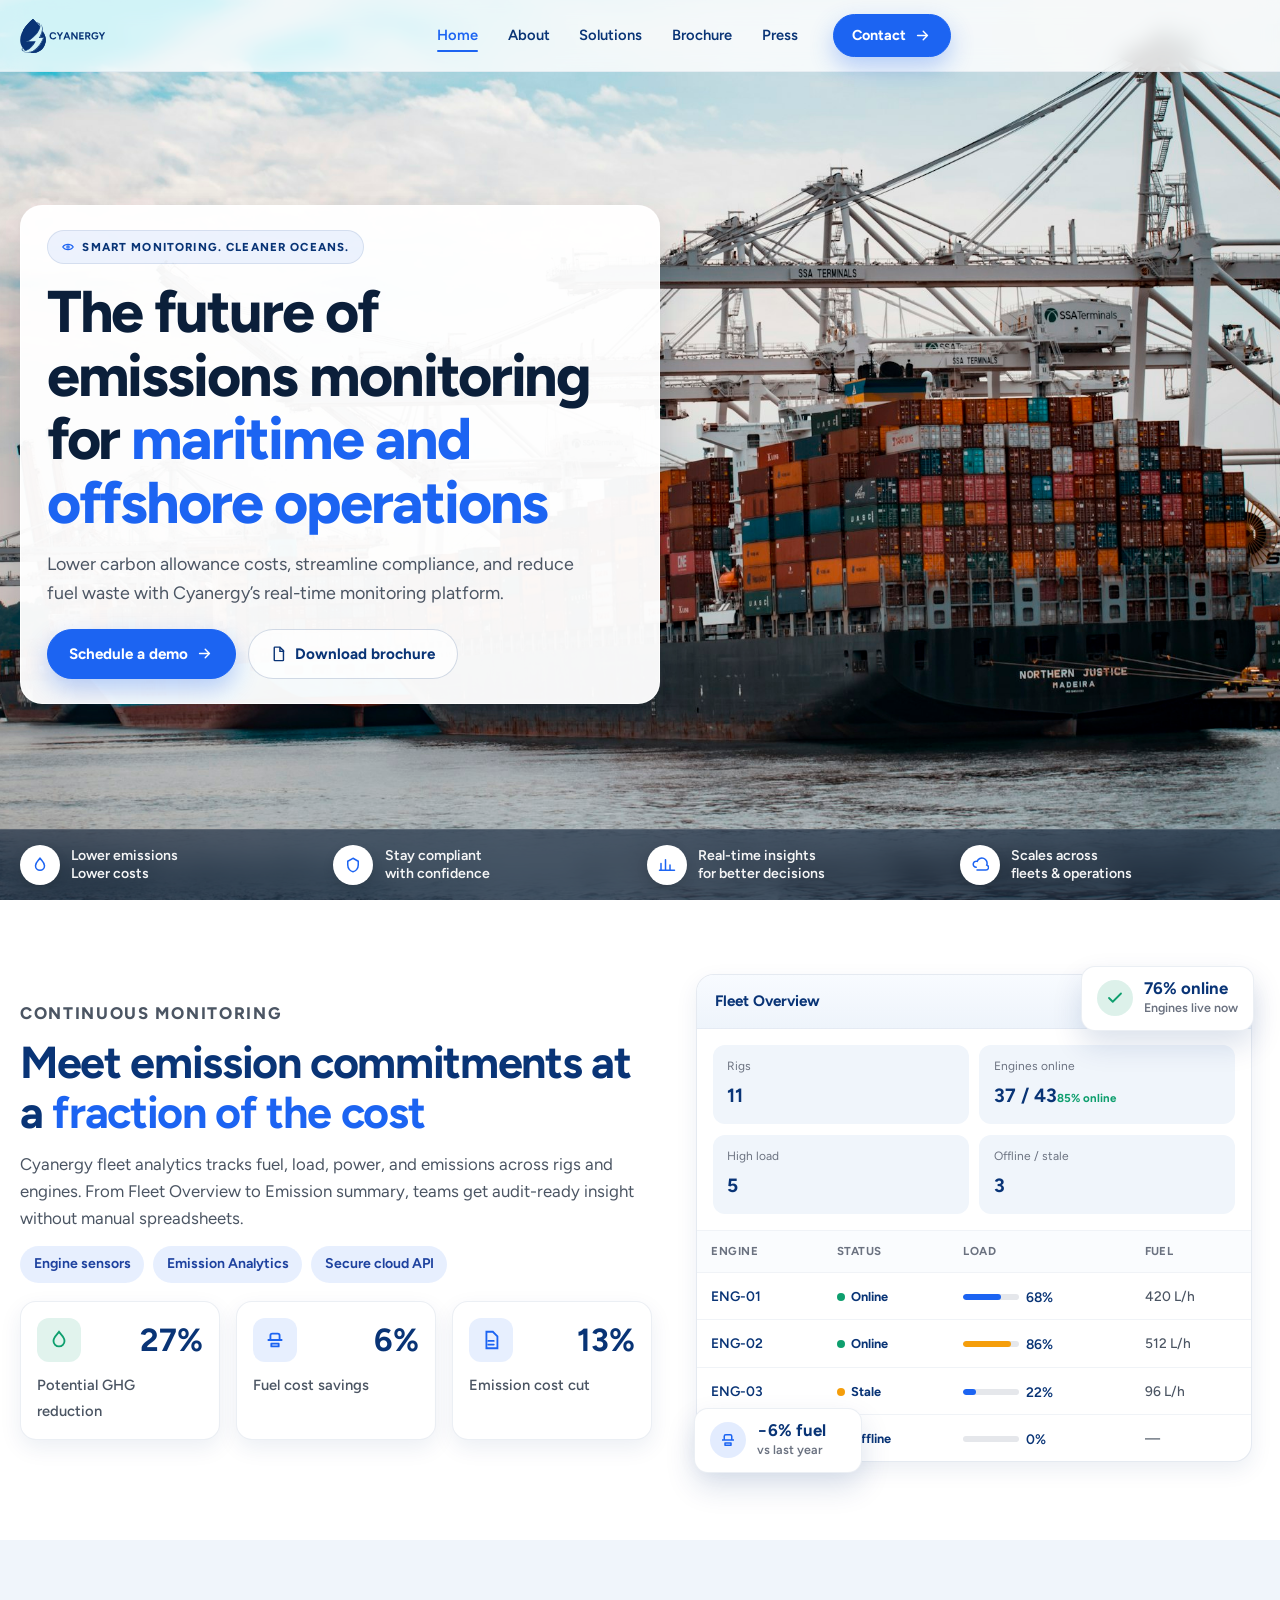
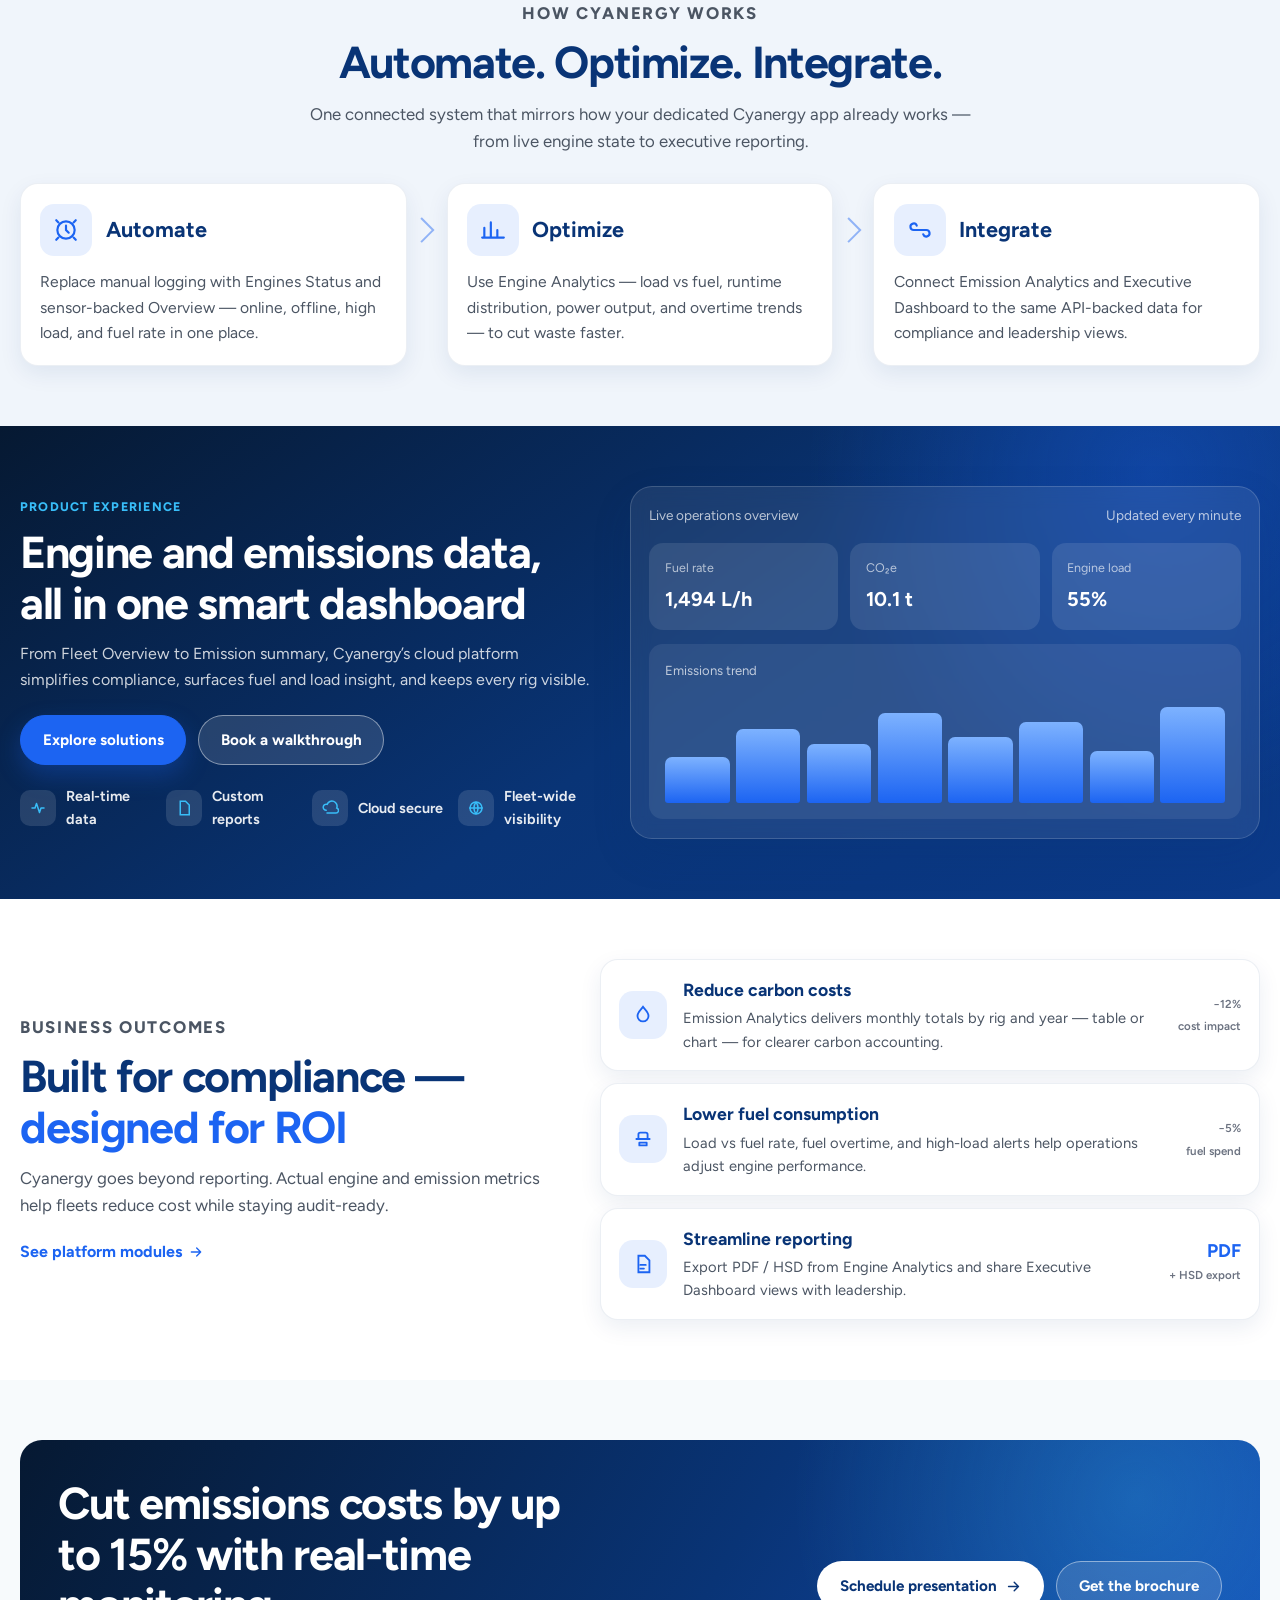
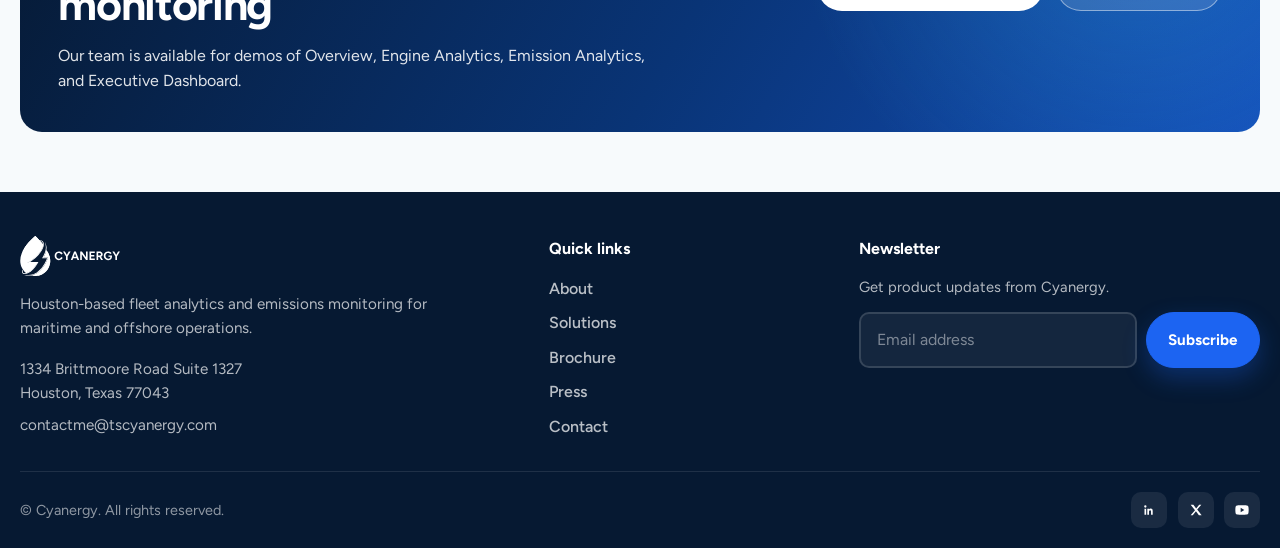
==== commit c3f9abbe: "Update the template" ====
--- a/index.html
+++ b/index.html
@@ -49,37 +49,6 @@
             <a class="btn btn-secondary" href="brochure.html"><svg viewBox="0 0 24 24" fill="none"><path d="M7 3h7l5 5v13a1 1 0 0 1-1 1H7a1 1 0 0 1-1-1V4a1 1 0 0 1 1-1Z" stroke="currentColor" stroke-width="2"/><path d="M14 3v6h6" stroke="currentColor" stroke-width="2"/></svg> Download brochure</a>
           </div>
         </div>
-
-        <div class="hero-float" aria-hidden="true">
-          <div class="glass glass-card one">
-            <div class="glass-icon green">
-              <svg viewBox="0 0 24 24" fill="none"><path d="M12 3c-2.5 3.5-6 5.8-6 10a6 6 0 0 0 12 0c0-4.2-3.5-6.5-6-10Z" stroke="currentColor" stroke-width="2"/></svg>
-            </div>
-            <div>
-              <strong>−30% Emissions reduction</strong>
-              <span>Potential GHG impact</span>
-            </div>
-            <div class="mini-bars"><i></i><i></i><i></i><i></i><i></i></div>
-          </div>
-          <div class="glass glass-card two">
-            <div class="glass-icon">
-              <svg viewBox="0 0 24 24" fill="none"><path d="M4 19V10M10 19V5M16 19v-7M22 19H2" stroke="currentColor" stroke-width="2" stroke-linecap="round"/></svg>
-            </div>
-            <div>
-              <strong>Real-time monitoring 24/7</strong>
-              <span>Engines online &amp; load</span>
-            </div>
-          </div>
-          <div class="glass glass-card three">
-            <div class="glass-icon">
-              <svg viewBox="0 0 24 24" fill="none"><path d="M3 12c4-6 14-6 18 0-4 6-14 6-18 0Z" stroke="currentColor" stroke-width="2"/><circle cx="12" cy="12" r="2" stroke="currentColor" stroke-width="2"/></svg>
-            </div>
-            <div>
-              <strong>Clean fuel. Greener tomorrow.</strong>
-              <span>Fleet-wide visibility</span>
-            </div>
-          </div>
-        </div>
       </div>
 
       <div class="hero-bar">
@@ -117,72 +86,100 @@
           </div>
           <div class="stat-grid">
             <article class="stat-card">
-              <div class="icon-round green"><svg viewBox="0 0 24 24" fill="none"><path d="M12 3c-2.5 3.5-6 5.8-6 10a6 6 0 0 0 12 0c0-4.2-3.5-6.5-6-10Z" stroke="currentColor" stroke-width="2"/></svg></div>
-              <strong>30%</strong>
+              <div class="stat-top">
+                <div class="icon-round green"><svg viewBox="0 0 24 24" fill="none"><path d="M12 3c-2.5 3.5-6 5.8-6 10a6 6 0 0 0 12 0c0-4.2-3.5-6.5-6-10Z" stroke="currentColor" stroke-width="2"/></svg></div>
+                <strong><span data-count="30" data-suffix="%">0%</span></strong>
+              </div>
               <span>Potential GHG reduction</span>
             </article>
             <article class="stat-card">
-              <div class="icon-round"><svg viewBox="0 0 24 24" fill="none"><path d="M4 12h16M7 12V7a2 2 0 0 1 2-2h6a2 2 0 0 1 2 2v5M8 16h8v3H8v-3Z" stroke="currentColor" stroke-width="2" stroke-linejoin="round"/></svg></div>
-              <strong>7%</strong>
+              <div class="stat-top">
+                <div class="icon-round"><svg viewBox="0 0 24 24" fill="none"><path d="M4 12h16M7 12V7a2 2 0 0 1 2-2h6a2 2 0 0 1 2 2v5M8 16h8v3H8v-3Z" stroke="currentColor" stroke-width="2" stroke-linejoin="round"/></svg></div>
+                <strong><span data-count="7" data-suffix="%">0%</span></strong>
+              </div>
               <span>Fuel cost savings</span>
             </article>
             <article class="stat-card">
-              <div class="icon-round"><svg viewBox="0 0 24 24" fill="none"><path d="M7 3h7l5 5v13H7V3Z" stroke="currentColor" stroke-width="2"/><path d="M9 13h6M9 17h6" stroke="currentColor" stroke-width="2" stroke-linecap="round"/></svg></div>
-              <strong>15%</strong>
+              <div class="stat-top">
+                <div class="icon-round"><svg viewBox="0 0 24 24" fill="none"><path d="M7 3h7l5 5v13H7V3Z" stroke="currentColor" stroke-width="2"/><path d="M9 13h6M9 17h6" stroke="currentColor" stroke-width="2" stroke-linecap="round"/></svg></div>
+                <strong><span data-count="15" data-suffix="%">0%</span></strong>
+              </div>
               <span>Emission cost cut</span>
             </article>
           </div>
         </div>
 
-        <div class="mock-panel reveal" aria-label="Fleet overview panel">
-          <div class="mock-panel-head">
-            <strong>Fleet Overview</strong>
-            <span>Rig Alpha · Live view</span>
-          </div>
-          <div class="mock-kpis">
-            <div class="mock-kpi"><small>Rigs</small><strong>12</strong></div>
-            <div class="mock-kpi"><small>Engines online</small><strong>41 / 48</strong><span class="trend">85% online</span></div>
-            <div class="mock-kpi"><small>High load</small><strong>6</strong></div>
-            <div class="mock-kpi"><small>Offline / stale</small><strong>3</strong></div>
-          </div>
-          <div class="mock-table-wrap">
-            <table class="mock-table">
-              <thead>
-                <tr>
-                  <th>Engine</th>
-                  <th>Status</th>
-                  <th>Load</th>
-                  <th>Fuel</th>
-                </tr>
-              </thead>
-              <tbody>
-                <tr>
-                  <td>ENG-01</td>
-                  <td><span class="status-dot">Online</span></td>
-                  <td><span class="load-mini"><span class="bar"><i style="width:68%"></i></span>68%</span></td>
-                  <td class="muted">420 L/h</td>
-                </tr>
-                <tr>
-                  <td>ENG-02</td>
-                  <td><span class="status-dot">Online</span></td>
-                  <td><span class="load-mini"><span class="bar high"><i style="width:86%"></i></span>86%</span></td>
-                  <td class="muted">512 L/h</td>
-                </tr>
-                <tr>
-                  <td>ENG-03</td>
-                  <td><span class="status-dot warn">Stale</span></td>
-                  <td><span class="load-mini"><span class="bar"><i style="width:22%"></i></span>22%</span></td>
-                  <td class="muted">96 L/h</td>
-                </tr>
-                <tr>
-                  <td>ENG-04</td>
-                  <td><span class="status-dot off">Offline</span></td>
-                  <td><span class="load-mini"><span class="bar"><i style="width:0%"></i></span>0%</span></td>
-                  <td class="muted">—</td>
-                </tr>
-              </tbody>
-            </table>
-          </div>
+        <div class="panel-showcase reveal">
+          <aside class="float-chip float-rating" aria-label="Engines online">
+            <span class="float-chip-icon check" aria-hidden="true">
+              <svg viewBox="0 0 24 24" fill="none"><path d="M20 6 9 17l-5-5" stroke="currentColor" stroke-width="2.4" stroke-linecap="round" stroke-linejoin="round"/></svg>
+            </span>
+            <div>
+              <strong><span data-count="85" data-suffix="%">0%</span> online</strong>
+              <span>Engines live now</span>
+            </div>
+          </aside>
+
+          <div class="mock-panel" aria-label="Fleet overview panel">
+            <div class="mock-panel-head">
+              <strong>Fleet Overview</strong>
+              <span>Rig Alpha · Live view</span>
+            </div>
+            <div class="mock-kpis">
+              <div class="mock-kpi"><small>Rigs</small><strong><span data-count="12">0</span></strong></div>
+              <div class="mock-kpi"><small>Engines online</small><strong><span data-count="41">0</span> / <span data-count="48">0</span></strong><span class="trend">85% online</span></div>
+              <div class="mock-kpi"><small>High load</small><strong><span data-count="6">0</span></strong></div>
+              <div class="mock-kpi"><small>Offline / stale</small><strong><span data-count="3">0</span></strong></div>
+            </div>
+            <div class="mock-table-wrap">
+              <table class="mock-table">
+                <thead>
+                  <tr>
+                    <th>Engine</th>
+                    <th>Status</th>
+                    <th>Load</th>
+                    <th>Fuel</th>
+                  </tr>
+                </thead>
+                <tbody>
+                  <tr>
+                    <td>ENG-01</td>
+                    <td><span class="status-dot">Online</span></td>
+                    <td><span class="load-mini"><span class="bar"><i style="width:68%"></i></span>68%</span></td>
+                    <td class="muted">420 L/h</td>
+                  </tr>
+                  <tr>
+                    <td>ENG-02</td>
+                    <td><span class="status-dot">Online</span></td>
+                    <td><span class="load-mini"><span class="bar high"><i style="width:86%"></i></span>86%</span></td>
+                    <td class="muted">512 L/h</td>
+                  </tr>
+                  <tr>
+                    <td>ENG-03</td>
+                    <td><span class="status-dot warn">Stale</span></td>
+                    <td><span class="load-mini"><span class="bar"><i style="width:22%"></i></span>22%</span></td>
+                    <td class="muted">96 L/h</td>
+                  </tr>
+                  <tr>
+                    <td>ENG-04</td>
+                    <td><span class="status-dot off">Offline</span></td>
+                    <td><span class="load-mini"><span class="bar"><i style="width:0%"></i></span>0%</span></td>
+                    <td class="muted">—</td>
+                  </tr>
+                </tbody>
+              </table>
+            </div>
+          </div>
+
+          <aside class="float-chip float-uptime" aria-label="Fuel trend">
+            <span class="float-chip-icon fuel" aria-hidden="true">
+              <svg viewBox="0 0 24 24" fill="none"><path d="M4 12h16M7 12V7a2 2 0 0 1 2-2h6a2 2 0 0 1 2 2v5M8 16h8v3H8v-3Z" stroke="currentColor" stroke-width="2" stroke-linejoin="round"/></svg>
+            </span>
+            <div>
+              <strong><span data-count="7" data-prefix="−" data-suffix="%">−0%</span> fuel</strong>
+              <span>vs last year</span>
+            </div>
+          </aside>
         </div>
       </div>
     </section>
@@ -196,18 +193,24 @@
         </div>
         <div class="process-grid reveal">
           <article class="process-card">
-            <div class="icon-round"><svg viewBox="0 0 24 24" fill="none"><path d="M12 8v4l2.5 2.5" stroke="currentColor" stroke-width="2" stroke-linecap="round"/><circle cx="12" cy="12" r="8" stroke="currentColor" stroke-width="2"/><path d="M19 5l2-2M5 5 3 3M19 19l2 2M5 19l-2 2" stroke="currentColor" stroke-width="2" stroke-linecap="round"/></svg></div>
-            <h3>Automate</h3>
+            <div class="process-head">
+              <div class="icon-round"><svg viewBox="0 0 24 24" fill="none"><path d="M12 8v4l2.5 2.5" stroke="currentColor" stroke-width="2" stroke-linecap="round"/><circle cx="12" cy="12" r="8" stroke="currentColor" stroke-width="2"/><path d="M19 5l2-2M5 5 3 3M19 19l2 2M5 19l-2 2" stroke="currentColor" stroke-width="2" stroke-linecap="round"/></svg></div>
+              <h3>Automate</h3>
+            </div>
             <p>Replace manual logging with Engines Status and sensor-backed Overview — online, offline, high load, and fuel rate in one place.</p>
           </article>
           <article class="process-card">
-            <div class="icon-round"><svg viewBox="0 0 24 24" fill="none"><path d="M4 19V10M10 19V5M16 19v-7M22 19H2" stroke="currentColor" stroke-width="2" stroke-linecap="round"/></svg></div>
-            <h3>Optimize</h3>
+            <div class="process-head">
+              <div class="icon-round"><svg viewBox="0 0 24 24" fill="none"><path d="M4 19V10M10 19V5M16 19v-7M22 19H2" stroke="currentColor" stroke-width="2" stroke-linecap="round"/></svg></div>
+              <h3>Optimize</h3>
+            </div>
             <p>Use Engine Analytics — load vs fuel, runtime distribution, power output, and overtime trends — to cut waste faster.</p>
           </article>
           <article class="process-card">
-            <div class="icon-round"><svg viewBox="0 0 24 24" fill="none"><path d="M9 8a3 3 0 1 0-2.8 4H8M15 16a3 3 0 1 0 2.8-4H16M8 12h8" stroke="currentColor" stroke-width="2" stroke-linecap="round"/></svg></div>
-            <h3>Integrate</h3>
+            <div class="process-head">
+              <div class="icon-round"><svg viewBox="0 0 24 24" fill="none"><path d="M9 8a3 3 0 1 0-2.8 4H8M15 16a3 3 0 1 0 2.8-4H16M8 12h8" stroke="currentColor" stroke-width="2" stroke-linecap="round"/></svg></div>
+              <h3>Integrate</h3>
+            </div>
             <p>Connect Emission Analytics and Executive Dashboard to the same API-backed data for compliance and leadership views.</p>
           </article>
         </div>
@@ -250,9 +253,9 @@
               <span>Updated every minute</span>
             </div>
             <div class="dash-grid">
-              <div class="dash-card"><small>Fuel rate</small><strong>1,842 L/h</strong></div>
-              <div class="dash-card"><small>CO₂e</small><strong>12.4 t</strong></div>
-              <div class="dash-card"><small>Engine load</small><strong>68%</strong></div>
+              <div class="dash-card"><small>Fuel rate</small><strong><span data-count="1842" data-format="comma" data-suffix=" L/h">0 L/h</span></strong></div>
+              <div class="dash-card"><small>CO₂e</small><strong><span data-count="12.4" data-decimals="1" data-suffix=" t">0 t</span></strong></div>
+              <div class="dash-card"><small>Engine load</small><strong><span data-count="68" data-suffix="%">0%</span></strong></div>
             </div>
             <div class="dash-chart">
               <div class="dash-chart-label">Emissions trend</div>
@@ -281,7 +284,7 @@
                 <h3>Reduce carbon costs</h3>
                 <p>Emission Analytics delivers monthly totals by rig and year — table or chart — for clearer carbon accounting.</p>
               </div>
-              <div class="outcome-metric"><strong>−15%</strong><span>cost impact</span></div>
+              <div class="outcome-metric"><strong><span data-count="15" data-prefix="−" data-suffix="%">−0%</span></strong><span>cost impact</span></div>
             </article>
             <article class="outcome-card">
               <div class="icon-round"><svg viewBox="0 0 24 24" fill="none"><path d="M4 12h16M7 12V7a2 2 0 0 1 2-2h6a2 2 0 0 1 2 2v5M8 16h8v3H8v-3Z" stroke="currentColor" stroke-width="2" stroke-linejoin="round"/></svg></div>
@@ -289,7 +292,7 @@
                 <h3>Lower fuel consumption</h3>
                 <p>Load vs fuel rate, fuel overtime, and high-load alerts help operations adjust engine performance.</p>
               </div>
-              <div class="outcome-metric"><strong>−7%</strong><span>fuel spend</span></div>
+              <div class="outcome-metric"><strong><span data-count="7" data-prefix="−" data-suffix="%">−0%</span></strong><span>fuel spend</span></div>
             </article>
             <article class="outcome-card">
               <div class="icon-round"><svg viewBox="0 0 24 24" fill="none"><path d="M7 3h7l5 5v13H7V3Z" stroke="currentColor" stroke-width="2"/><path d="M9 13h6M9 17h4" stroke="currentColor" stroke-width="2" stroke-linecap="round"/></svg></div>
--- a/assets/css/styles.css
+++ b/assets/css/styles.css
@@ -19,7 +19,8 @@
   --shadow-soft: 0 8px 22px rgba(9, 52, 118, 0.08);
   --radius: 16px;
   --radius-sm: 10px;
-  --container: 1180px;
+  --container: 1280px;
+  --gutter: 1.25rem;
   --header-h: 72px;
   --ease: cubic-bezier(0.22, 1, 0.36, 1);
 }
@@ -49,7 +50,7 @@
 button, input, textarea, select { font: inherit; }
 
 .container {
-  width: min(100% - 2.5rem, var(--container));
+  width: min(100% - (var(--gutter) * 2), var(--container));
   margin-inline: auto;
 }
 
@@ -64,14 +65,15 @@
 }
 .skip-link:focus { left: 1rem; top: 1rem; }
 
-/* Header — glass bar (matches mockup) */
+/* Header — flat at top, glass pill after scroll */
 .site-header {
   position: fixed;
   inset: 0 0 auto 0;
   height: var(--header-h);
-  z-index: 100;
-  padding-top: 0.65rem;
+  z-index: 200;
+  padding-top: 0;
   pointer-events: none;
+  transition: padding 0.28s var(--ease);
 }
 
 .site-header::before {
@@ -83,7 +85,7 @@
   visibility: hidden;
   transition: opacity 0.25s var(--ease), visibility 0.25s var(--ease);
   pointer-events: none;
-  z-index: -1;
+  z-index: 0;
 }
 
 .site-header.is-menu-open {
@@ -98,16 +100,49 @@
   pointer-events: auto;
 }
 
+.site-header .container.header-inner,
 .site-header .header-inner {
   pointer-events: auto;
   position: relative;
   z-index: 1;
-  height: 58px;
+  width: 100%;
+  max-width: none;
+  height: var(--header-h);
   display: flex;
   align-items: center;
   justify-content: space-between;
   gap: 1rem;
-  padding: 0 1rem 0 1.15rem;
+  padding: 0 var(--gutter);
+  margin: 0;
+  background: rgba(255, 255, 255, 0.82);
+  border: 0;
+  border-bottom: 1px solid rgba(9, 52, 118, 0.06);
+  border-radius: 0;
+  backdrop-filter: blur(10px);
+  box-shadow: none;
+  transition:
+    background 0.28s var(--ease),
+    box-shadow 0.28s var(--ease),
+    border-radius 0.28s var(--ease),
+    border-color 0.28s var(--ease),
+    height 0.28s var(--ease),
+    padding 0.28s var(--ease),
+    width 0.28s var(--ease),
+    max-width 0.28s var(--ease),
+    margin 0.28s var(--ease);
+}
+
+.site-header.is-scrolled {
+  padding-top: 0.65rem;
+  height: calc(var(--header-h) + 0.65rem);
+}
+
+.site-header.is-scrolled .header-inner {
+  width: min(100% - (var(--gutter) * 2), var(--container));
+  max-width: var(--container);
+  height: 58px;
+  margin-inline: auto;
+  padding: 0 0.85rem 0 1rem;
   background: rgba(255, 255, 255, 0.92);
   border: 1px solid rgba(255, 255, 255, 0.7);
   border-radius: 999px;
@@ -191,7 +226,7 @@
   display: block;
   width: 18px;
   height: 2px;
-  margin: 0 auto;
+  margin: 0;
   background: currentColor;
   border-radius: 2px;
   transition: transform 0.2s var(--ease), opacity 0.2s var(--ease);
@@ -293,7 +328,7 @@
 
 .btn svg { width: 17px; height: 17px; flex-shrink: 0; }
 
-/* Hero — light glass left + photo right (matches mockup) */
+/* Hero — simple copy over full-bleed photo */
 .hero {
   position: relative;
   min-height: 100vh;
@@ -328,28 +363,27 @@
 }
 
 .hero-overlay {
-  z-index: -1;
-  background:
-    linear-gradient(105deg,
-      rgba(255, 255, 255, 0.9) 0%,
-      rgba(255, 255, 255, 0.78) 28%,
-      rgba(255, 255, 255, 0.28) 52%,
-      rgba(255, 255, 255, 0.05) 72%,
-      rgba(6, 25, 50, 0.22) 100%);
+  display: none;
 }
 
 .hero-shell {
-  width: min(100% - 2.5rem, var(--container));
+  width: min(100% - (var(--gutter) * 2), var(--container));
   margin: 0 auto;
-  padding: calc(var(--header-h) + 2.25rem) 0 1.25rem;
-  display: grid;
-  grid-template-columns: 1.05fr 0.95fr;
-  gap: 1.5rem;
+  padding: calc(var(--header-h) + 2.5rem) 0 2rem;
+  display: grid;
+  grid-template-columns: 1fr;
   align-items: center;
   flex: 1;
 }
 
-.hero-copy { padding-bottom: 1rem; max-width: 34rem; }
+.hero-copy {
+  max-width: 40rem;
+  padding: 1.5rem 1.6rem;
+  border-radius: 22px;
+  background: rgba(255, 255, 255, 0.96);
+  border: 1px solid rgba(255, 255, 255, 0.85);
+  box-shadow: 0 18px 40px rgba(6, 25, 50, 0.18);
+}
 
 .eyebrow-hero {
   display: inline-flex;
@@ -363,11 +397,9 @@
   margin-bottom: 1rem;
   padding: 0.45rem 0.85rem;
   border-radius: 999px;
-  background: rgba(255, 255, 255, 0.72);
+  background: rgba(28, 100, 242, 0.08);
   border: 1px solid rgba(9, 52, 118, 0.1);
-  backdrop-filter: blur(10px);
-  opacity: 0;
-  animation: fadeUp 0.8s var(--ease) 0.1s forwards;
+  animation: fadeUp 0.8s var(--ease) 0.1s both;
 }
 
 .eyebrow-hero svg {
@@ -384,8 +416,7 @@
   color: var(--ink);
   max-width: 15ch;
   margin-bottom: 0.95rem;
-  opacity: 0;
-  animation: fadeUp 0.85s var(--ease) 0.2s forwards;
+  animation: fadeUp 0.85s var(--ease) 0.2s both;
 }
 
 .hero h1 .accent { color: var(--blue); }
@@ -395,94 +426,12 @@
   font-size: clamp(1rem, 1.5vw, 1.12rem);
   color: var(--muted);
   margin-bottom: 1.35rem;
-  opacity: 0;
-  animation: fadeUp 0.85s var(--ease) 0.32s forwards;
+  animation: fadeUp 0.85s var(--ease) 0.32s both;
 }
 
 .hero .btn-group {
-  opacity: 0;
-  animation: fadeUp 0.85s var(--ease) 0.44s forwards;
-}
-
-.hero-float {
-  position: relative;
-  min-height: 340px;
-  opacity: 0;
-  animation: fadeUp 0.9s var(--ease) 0.5s forwards;
-}
-
-.glass {
-  background: rgba(255, 255, 255, 0.78);
-  border: 1px solid rgba(255, 255, 255, 0.9);
-  backdrop-filter: blur(14px);
-  border-radius: 16px;
-  box-shadow: 0 14px 36px rgba(9, 52, 118, 0.14);
-  color: var(--ink);
-}
-
-.glass-card {
-  position: absolute;
-  padding: 0.85rem 1rem;
-  display: flex;
-  align-items: center;
-  gap: 0.7rem;
-  min-width: 200px;
-}
-
-.glass-card.one { top: 8%; right: 4%; }
-.glass-card.two { top: 40%; right: 0; }
-.glass-card.three { bottom: 14%; left: 8%; }
-
-.glass-icon {
-  width: 38px;
-  height: 38px;
-  border-radius: 11px;
-  display: grid;
-  place-items: center;
-  background: rgba(28, 100, 242, 0.1);
-  color: var(--blue);
-  flex-shrink: 0;
-}
-
-.glass-icon.green {
-  background: rgba(14, 159, 110, 0.12);
-  color: var(--green);
-}
-
-.glass-icon svg { width: 18px; height: 18px; }
-
-.glass-card strong {
-  display: block;
-  font-size: 0.9rem;
-  line-height: 1.25;
-  color: var(--navy);
-}
-
-.glass-card span {
-  font-size: 0.78rem;
-  color: var(--soft);
-}
-
-.mini-bars {
-  display: flex;
-  align-items: end;
-  gap: 3px;
-  height: 26px;
-  margin-left: 0.2rem;
-}
-
-.mini-bars i {
-  width: 5px;
-  border-radius: 3px;
-  background: linear-gradient(180deg, #7db2ff, #1c64f2);
-  display: block;
-}
-
-.mini-bars i:nth-child(1) { height: 40%; }
-.mini-bars i:nth-child(2) { height: 70%; }
-.mini-bars i:nth-child(3) { height: 55%; }
-.mini-bars i:nth-child(4) { height: 90%; }
-.mini-bars i:nth-child(5) { height: 65%; }
+  animation: fadeUp 0.85s var(--ease) 0.44s both;
+}
 
 .hero-bar {
   background: rgba(6, 25, 50, 0.58);
@@ -566,7 +515,7 @@
 .page-hero-inner {
   position: relative;
   z-index: 1;
-  width: min(100% - 2.5rem, var(--container));
+  width: min(100% - (var(--gutter) * 2), var(--container));
   margin-inline: auto;
   display: grid;
   grid-template-columns: 1.15fr 0.85fr;
@@ -692,6 +641,10 @@
   grid-template-columns: 1.05fr 0.95fr;
   gap: clamp(1.25rem, 3vw, 2.25rem);
   align-items: center;
+}
+
+.split > * {
+  min-width: 0;
 }
 
 .media-frame {
@@ -797,15 +750,24 @@
   box-shadow: var(--shadow);
 }
 
+.stat-top {
+  display: flex;
+  align-items: center;
+  justify-content: space-between;
+  gap: 0.75rem;
+  margin-bottom: 0.65rem;
+}
+
 .stat-card .icon-round {
   width: 44px;
   height: 44px;
   border-radius: 12px;
   display: grid;
   place-items: center;
-  margin-bottom: 0.9rem;
+  margin-bottom: 0;
   background: rgba(28, 100, 242, 0.1);
   color: var(--blue);
+  flex-shrink: 0;
 }
 
 .stat-card .icon-round.green {
@@ -820,13 +782,141 @@
   font-size: 2rem;
   color: var(--navy);
   line-height: 1;
-  margin-bottom: 0.35rem;
-}
-
-.stat-card span {
+  text-align: right;
+}
+
+.stat-card > span {
   color: var(--muted);
   font-size: 0.92rem;
   font-weight: 550;
+}
+
+.feature-stat-grid {
+  grid-template-columns: 1fr;
+  gap: 1rem;
+}
+
+.feature-stat .stat-top {
+  justify-content: flex-start;
+  margin-bottom: 0.55rem;
+}
+
+.feature-stat .stat-title {
+  font-size: 1.15rem;
+  text-align: left;
+  line-height: 1.2;
+}
+
+.panel-showcase {
+  position: relative;
+  padding: 0.85rem 0.5rem 1.1rem;
+  min-width: 0;
+}
+
+.panel-showcase .mock-panel {
+  position: relative;
+  z-index: 1;
+  min-width: 0;
+}
+
+.float-chip {
+  position: absolute;
+  z-index: 2;
+  display: flex;
+  align-items: center;
+  gap: 0.7rem;
+  background: white;
+  border: 1px solid rgba(9, 52, 118, 0.08);
+  border-radius: 14px;
+  padding: 0.75rem 0.95rem;
+  box-shadow: 0 14px 30px rgba(9, 52, 118, 0.14);
+  min-width: 168px;
+  max-width: calc(100% - 1rem);
+  animation: floatY 4.8s ease-in-out infinite;
+}
+
+.float-chip strong {
+  display: block;
+  color: var(--navy);
+  font-size: 1.05rem;
+  line-height: 1.15;
+  white-space: nowrap;
+}
+
+.float-chip strong [data-count] {
+  display: inline;
+  font: inherit;
+  color: inherit;
+}
+
+.float-chip > div > span {
+  display: block;
+  color: var(--soft);
+  font-size: 0.78rem;
+  font-weight: 600;
+}
+
+.float-chip .float-chip-icon {
+  width: 36px;
+  height: 36px;
+  min-width: 36px;
+  min-height: 36px;
+  border-radius: 50%;
+  display: flex;
+  align-items: center;
+  justify-content: center;
+  flex-shrink: 0;
+  line-height: 0;
+  box-sizing: border-box;
+}
+
+.float-chip .float-chip-icon svg {
+  width: 18px;
+  height: 18px;
+  display: block;
+  flex-shrink: 0;
+}
+
+.float-chip .float-chip-icon.star {
+  color: #F59E0B;
+  background: rgba(245, 158, 11, 0.14);
+}
+
+.float-chip .float-chip-icon.check {
+  background: rgba(14, 159, 110, 0.14);
+  color: var(--green);
+}
+
+.float-chip .float-chip-icon.fuel {
+  background: rgba(28, 100, 242, 0.12);
+  color: var(--blue);
+}
+
+.float-chip .float-chip-icon.cloud {
+  background: rgba(14, 159, 110, 0.14);
+  color: var(--green);
+}
+
+.float-chip .float-chip-icon.load {
+  background: rgba(245, 158, 11, 0.14);
+  color: #D97706;
+}
+
+.float-rating {
+  top: 0.35rem;
+  right: 0.35rem;
+  animation-delay: 0.2s;
+}
+
+.float-uptime {
+  left: 0.35rem;
+  bottom: 0.45rem;
+  animation-delay: 1.1s;
+}
+
+@keyframes floatY {
+  0%, 100% { transform: translateY(0); }
+  50% { transform: translateY(-8px); }
 }
 
 /* Process */
@@ -852,6 +942,14 @@
   box-shadow: var(--shadow);
 }
 
+.process-head {
+  display: flex;
+  align-items: center;
+  justify-content: flex-start;
+  gap: 0.85rem;
+  margin-bottom: 0.85rem;
+}
+
 .process-card .icon-round {
   width: 52px;
   height: 52px;
@@ -860,7 +958,8 @@
   place-items: center;
   background: rgba(28, 100, 242, 0.1);
   color: var(--blue);
-  margin-bottom: 1.1rem;
+  margin-bottom: 0;
+  flex-shrink: 0;
 }
 
 .process-card .icon-round svg { width: 26px; height: 26px; }
@@ -868,7 +967,9 @@
 .process-card h3 {
   color: var(--navy);
   font-size: 1.35rem;
-  margin-bottom: 0.5rem;
+  margin-bottom: 0;
+  text-align: left;
+  line-height: 1.15;
 }
 
 .process-card p {
@@ -887,7 +988,7 @@
   .process-card::after {
     content: '';
     position: absolute;
-    top: 2.1rem;
+    top: 2.35rem;
     right: -1.55rem;
     width: 1.1rem;
     height: 1.1rem;
@@ -1418,6 +1519,31 @@
   gap: 0.9rem;
 }
 
+.term-stack .icon-item {
+  grid-template-columns: auto 1fr;
+  column-gap: 0.9rem;
+  row-gap: 0.55rem;
+  align-items: center;
+}
+
+.term-stack .icon-item .icon-badge {
+  grid-column: 1;
+  grid-row: 1;
+  margin: 0;
+}
+
+.term-stack .icon-item h3 {
+  grid-column: 2;
+  grid-row: 1;
+  margin: 0;
+  align-self: center;
+}
+
+.term-stack .icon-item p {
+  grid-column: 1 / -1;
+  grid-row: 2;
+}
+
 .cta-band h2 {
   color: white;
   max-width: 18ch;
@@ -1745,31 +1871,10 @@
   .hero h1,
   .hero-lead,
   .hero .btn-group,
-  .hero-float {
+  .float-chip {
     animation: none !important;
     opacity: 1 !important;
     transform: none !important;
-  }
-}
-
-/* Responsive */
-@media (max-width: 1100px) {
-  .hero-shell {
-    grid-template-columns: 1fr;
-    gap: 1.25rem;
-    align-items: start;
-  }
-
-  .hero-float {
-    min-height: auto;
-    display: grid;
-    grid-template-columns: repeat(3, 1fr);
-    gap: 0.65rem;
-  }
-
-  .glass-card {
-    position: static;
-    min-width: 0;
   }
 }
 
@@ -1802,61 +1907,134 @@
     object-position: 70% center;
   }
 
-  .hero-overlay {
-    background:
-      linear-gradient(180deg,
-        rgba(255, 255, 255, 0.88) 0%,
-        rgba(255, 255, 255, 0.72) 38%,
-        rgba(255, 255, 255, 0.28) 68%,
-        rgba(6, 25, 50, 0.35) 100%);
-  }
-
   .hero-shell {
     padding-top: calc(var(--header-h) + 1.5rem);
     padding-bottom: 1rem;
   }
 
-  .hero-copy { max-width: none; }
+  .hero-copy {
+    max-width: none;
+    padding: 1.25rem 1.2rem;
+  }
 
   .hero h1 { max-width: none; }
 
   .menu-toggle {
-    display: inline-grid;
-    place-items: center;
-    margin-left: auto;
+    display: inline-flex;
+    flex-direction: column;
+    align-items: center;
+    justify-content: center;
+    gap: 5px;
+    margin-left: 0;
   }
 
   .site-header {
     height: auto;
-  }
-
+    min-height: 64px;
+  }
+
+  .site-header .container.header-inner,
   .site-header .header-inner {
-    border-radius: 18px;
+    width: 100%;
+    max-width: none;
     height: auto;
-    min-height: 58px;
-    flex-wrap: wrap;
+    min-height: 56px;
+    margin: 0;
+    display: grid;
+    grid-template-columns: 1fr auto;
     align-items: center;
-    padding: 0.45rem 0.65rem 0.45rem 1rem;
+    column-gap: 0.75rem;
+    row-gap: 0;
+    padding: 0.55rem var(--gutter);
     background: rgba(255, 255, 255, 0.96);
-  }
-
-  .site-header.is-menu-open .header-inner {
-    border-radius: 18px;
-    box-shadow: 0 18px 40px rgba(9, 52, 118, 0.18);
-  }
+    border: 0;
+    border-bottom: 1px solid rgba(9, 52, 118, 0.08);
+    border-radius: 0;
+    box-shadow: none;
+  }
+
+  .site-header .brand {
+    grid-column: 1;
+    grid-row: 1;
+  }
+
+  .site-header .menu-toggle {
+    grid-column: 2;
+    grid-row: 1;
+  }
+
+  .site-header.is-scrolled {
+    padding-top: 0.5rem;
+  }
+
+  .site-header.is-scrolled .header-inner {
+    width: min(100% - (var(--gutter) * 2), var(--container));
+    max-width: var(--container);
+    margin-inline: auto;
+    border-radius: 16px;
+    padding: 0.5rem 0.75rem;
+    background: rgba(255, 255, 255, 0.97);
+    border: 1px solid rgba(255, 255, 255, 0.75);
+    box-shadow: 0 10px 28px rgba(9, 52, 118, 0.12);
+  }
+
+  .site-header.is-menu-open .header-inner,
+  .site-header.is-menu-open.is-scrolled .header-inner {
+    width: min(100% - (var(--gutter) * 2), var(--container));
+    max-width: var(--container);
+    margin-inline: auto;
+    border-radius: 16px;
+    padding: 0.5rem 0.75rem 0.65rem;
+    background: rgba(255, 255, 255, 0.98);
+    border: 1px solid rgba(9, 52, 118, 0.08);
+    box-shadow: 0 16px 36px rgba(9, 52, 118, 0.16);
+  }
+
+  :root { --gutter: 1rem; }
+
+  .hero-bar-inner {
+    gap: 0.65rem;
+  }
+
+  .panel-showcase {
+    display: grid;
+    grid-template-columns: 1fr 1fr;
+    gap: 0.75rem;
+    padding: 0;
+  }
+
+  .panel-showcase .mock-panel {
+    grid-column: 1 / -1;
+    order: 3;
+  }
+
+  .float-chip,
+  .float-rating,
+  .float-uptime {
+    position: static;
+    inset: auto;
+    width: 100%;
+    min-width: 0;
+    max-width: none;
+    animation: none;
+  }
+
+  .float-rating { order: 1; }
+  .float-uptime { order: 2; }
 
   .nav {
     display: none;
-    order: 3;
-    flex: 0 0 100%;
+    grid-column: 1 / -1;
+    grid-row: 2;
     width: 100%;
     max-width: 100%;
+    flex: none;
     flex-direction: column;
     align-items: stretch;
     justify-content: flex-start;
     gap: 0.15rem;
-    padding: 0.65rem 0.35rem 0.45rem;
-    margin-top: 0.35rem;
+    padding: 0.55rem 0 0.15rem;
+    margin: 0.35rem 0 0;
     border-top: 1px solid rgba(9, 52, 118, 0.08);
   }
 
@@ -1940,11 +2118,23 @@
   .mock-bars span:nth-child(n+7) { display: none; }
 }
 
+@media (min-width: 1600px) {
+  :root {
+    --container: 1360px;
+    --gutter: 1.5rem;
+  }
+}
+
 @media (max-width: 640px) {
-  .container { width: min(100% - 1.5rem, var(--container)); }
-
-  .hero-float {
+  :root { --gutter: 1rem; }
+
+  .panel-showcase {
     grid-template-columns: 1fr;
+    gap: 0.65rem;
+  }
+
+  .float-chip {
+    padding: 0.7rem 0.85rem;
   }
 
   .hero-bar-inner,
@@ -1959,6 +2149,14 @@
     grid-template-columns: 1fr;
   }
 
+  .split {
+    gap: 1.25rem;
+  }
+
+  .mock-table {
+    min-width: 420px;
+  }
+
   .footer-links {
     grid-template-columns: repeat(2, minmax(0, 1fr));
     gap: 0.65rem 1.25rem;
